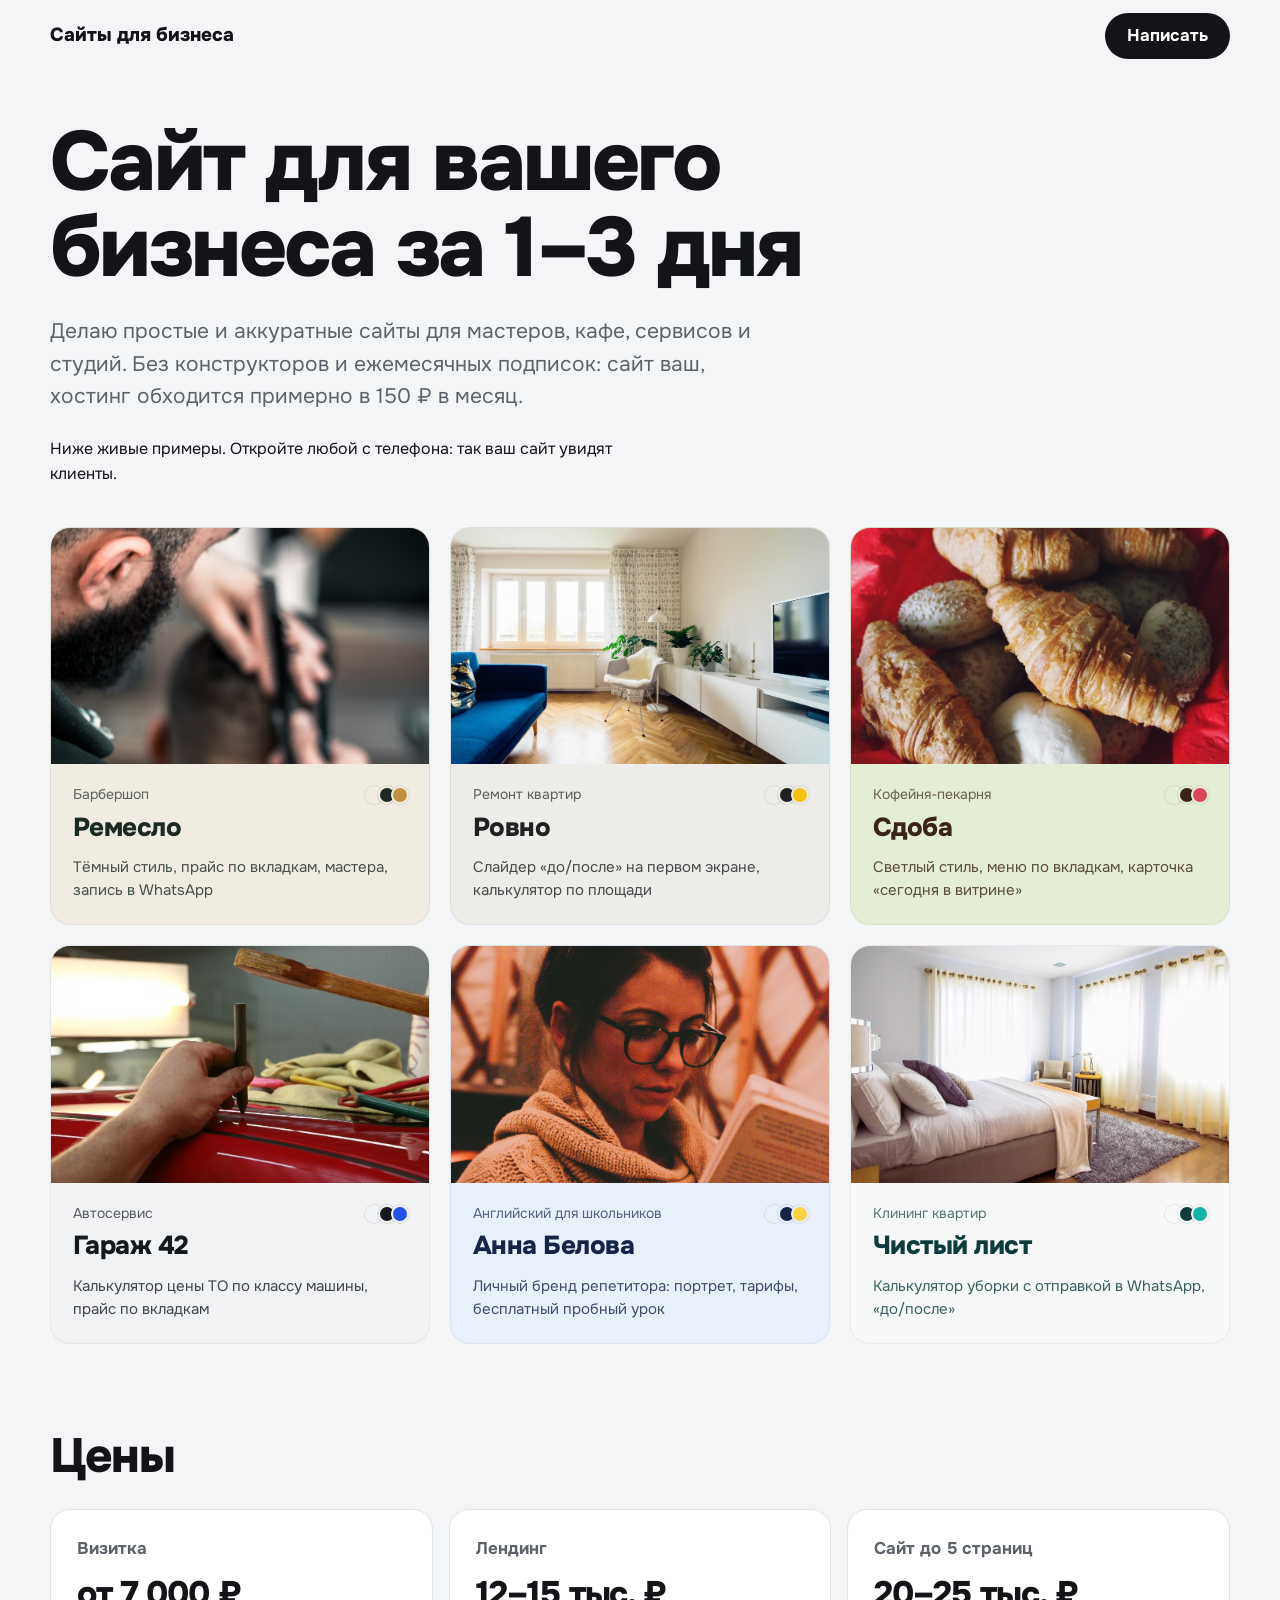
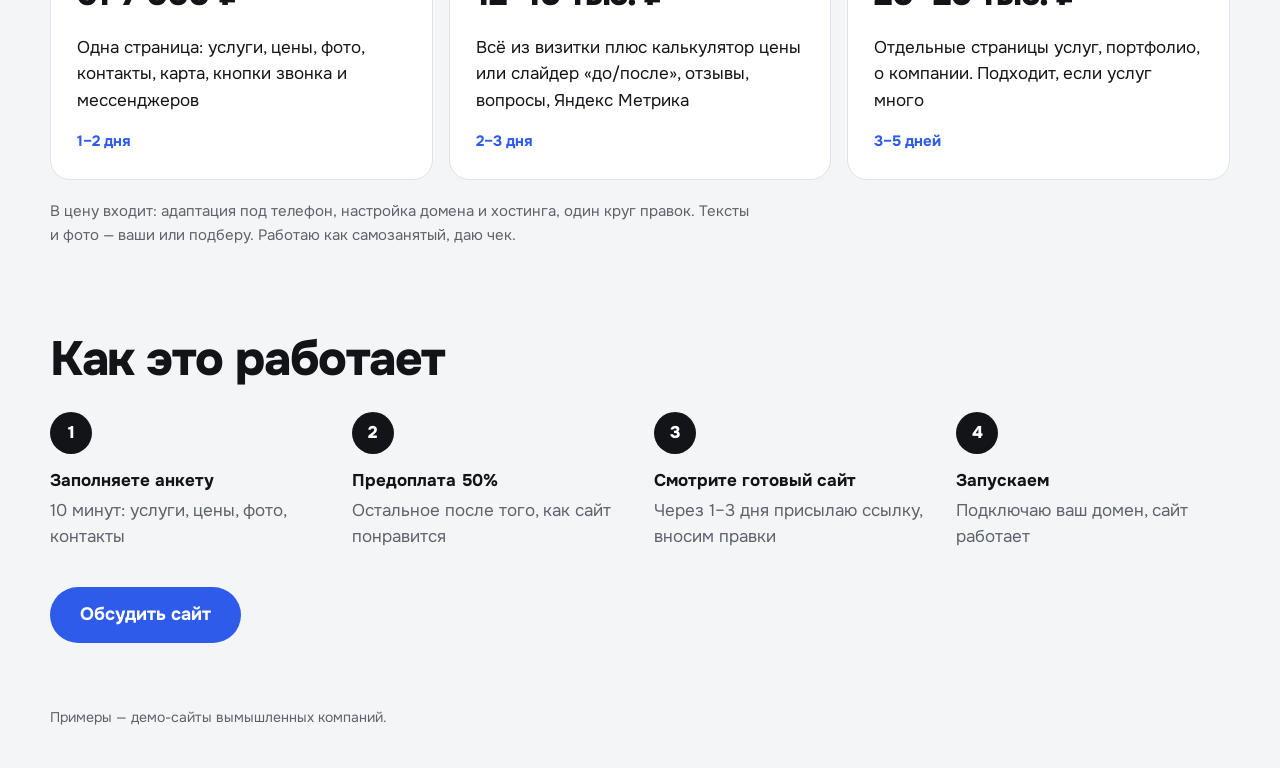
==== index.html @ f9895d40 "Демо-сайты и витрина Co-Authored-By: Claude Opus 5.5 <noreply@anthropic.com>" ====
<!doctype html>
<html lang="ru">
<head>
<meta charset="utf-8">
<meta name="viewport" content="width=device-width, initial-scale=1">
<title>Сайты для малого бизнеса — примеры и цены</title>
<meta name="description" content="Сайт для вашего бизнеса за 1–3 дня: услуги, цены, фото, карта и кнопки WhatsApp. Шесть живых примеров и цены.">
<link rel="preconnect" href="https://fonts.googleapis.com">
<link rel="preconnect" href="https://fonts.gstatic.com" crossorigin>
<link rel="stylesheet" href="https://fonts.googleapis.com/css2?family=Onest:wght@400;500;700;800&display=swap">
<link rel="stylesheet" href="hub.css">
</head>
<body>
<header class="wrap top">
  <p class="brand">Сайты для бизнеса</p>
  <a class="btn" href="https://t.me/imya_Vadim_zanyato" target="_blank" rel="noopener">Написать</a>
</header>
<main>
  <section class="wrap intro">
    <h1>Сайт для вашего бизнеса за&nbsp;1–3&nbsp;дня</h1>
    <p>Делаю простые и аккуратные сайты для мастеров, кафе, сервисов и студий. Без конструкторов и ежемесячных подписок: сайт ваш, хостинг обходится примерно в&nbsp;150&nbsp;₽ в&nbsp;месяц.</p>
    <p class="hint">Ниже живые примеры. Откройте любой с&nbsp;телефона: так ваш сайт увидят клиенты.</p>
  </section>
  <section class="wrap demos">
<a class="demo" href="barber/" style="--a:#C0913F;--ai:#1B2A25;--b:#F1ECE2;--i:#1B2A25">
  <div class="demo__img"><img src="barber/img/O6KYUCUFY4.jpg" alt="" loading="lazy" width="960" height="640"></div>
  <div class="demo__body"><p class="demo__kind">Барбершоп</p><p class="demo__name">Ремесло</p><p class="demo__what">Тёмный стиль, прайс по вкладкам, мастера, запись в WhatsApp</p>
  <span class="demo__dots"><i style="background:#F1ECE2"></i><i style="background:#1B2A25"></i><i style="background:#C0913F"></i></span></div>
</a>
<a class="demo" href="remont/" style="--a:#F4C20D;--ai:#1F2123;--b:#EDECE8;--i:#1F2123">
  <div class="demo__img"><img src="remont/img/6SMA09U7Y8.jpg" alt="" loading="lazy" width="960" height="640"></div>
  <div class="demo__body"><p class="demo__kind">Ремонт квартир</p><p class="demo__name">Ровно</p><p class="demo__what">Слайдер «до/после» на первом экране, калькулятор по площади</p>
  <span class="demo__dots"><i style="background:#EDECE8"></i><i style="background:#1F2123"></i><i style="background:#F4C20D"></i></span></div>
</a>
<a class="demo" href="cafe/" style="--a:#D9465B;--ai:#FFF6F2;--b:#E4EDD6;--i:#3A2318">
  <div class="demo__img"><img src="cafe/img/3D35639910.jpg" alt="" loading="lazy" width="960" height="640"></div>
  <div class="demo__body"><p class="demo__kind">Кофейня-пекарня</p><p class="demo__name">Сдоба</p><p class="demo__what">Светлый стиль, меню по вкладкам, карточка «сегодня в витрине»</p>
  <span class="demo__dots"><i style="background:#E4EDD6"></i><i style="background:#3A2318"></i><i style="background:#D9465B"></i></span></div>
</a>
<a class="demo" href="auto/" style="--a:#2350E6;--ai:#FFFFFF;--b:#F1F2F4;--i:#15181D">
  <div class="demo__img"><img src="auto/img/D3AFE4D6F8.jpg" alt="" loading="lazy" width="960" height="640"></div>
  <div class="demo__body"><p class="demo__kind">Автосервис</p><p class="demo__name">Гараж 42</p><p class="demo__what">Калькулятор цены ТО по классу машины, прайс по вкладкам</p>
  <span class="demo__dots"><i style="background:#F1F2F4"></i><i style="background:#15181D"></i><i style="background:#2350E6"></i></span></div>
</a>
<a class="demo" href="tutor/" style="--a:#FFD23F;--ai:#16244A;--b:#E8F0FC;--i:#16244A">
  <div class="demo__img"><img src="tutor/img/QQ8PXA4DPH.jpg" alt="" loading="lazy" width="960" height="640"></div>
  <div class="demo__body"><p class="demo__kind">Английский для школьников</p><p class="demo__name">Анна Белова</p><p class="demo__what">Личный бренд репетитора: портрет, тарифы, бесплатный пробный урок</p>
  <span class="demo__dots"><i style="background:#E8F0FC"></i><i style="background:#16244A"></i><i style="background:#FFD23F"></i></span></div>
</a>
<a class="demo" href="clean/" style="--a:#13B3A3;--ai:#FFFFFF;--b:#F7F8F8;--i:#0E3B3B">
  <div class="demo__img"><img src="clean/img/XWI13131WH.jpg" alt="" loading="lazy" width="960" height="640"></div>
  <div class="demo__body"><p class="demo__kind">Клининг квартир</p><p class="demo__name">Чистый лист</p><p class="demo__what">Калькулятор уборки с отправкой в WhatsApp, «до/после»</p>
  <span class="demo__dots"><i style="background:#F7F8F8"></i><i style="background:#0E3B3B"></i><i style="background:#13B3A3"></i></span></div>
</a>
  </section>
  <section class="wrap">
    <h2>Цены</h2>
    <ul class="plans"><li class="plan"><p class="plan__name">Визитка</p><p class="plan__price">от 7 000 ₽</p><p class="plan__what">Одна страница: услуги, цены, фото, контакты, карта, кнопки звонка и мессенджеров</p><p class="plan__time">1–2 дня</p></li><li class="plan"><p class="plan__name">Лендинг</p><p class="plan__price">12–15 тыс. ₽</p><p class="plan__what">Всё из визитки плюс калькулятор цены или слайдер «до/после», отзывы, вопросы, Яндекс Метрика</p><p class="plan__time">2–3 дня</p></li><li class="plan"><p class="plan__name">Сайт до 5 страниц</p><p class="plan__price">20–25 тыс. ₽</p><p class="plan__what">Отдельные страницы услуг, портфолио, о компании. Подходит, если услуг много</p><p class="plan__time">3–5 дней</p></li></ul>
    <p class="small">В цену входит: адаптация под телефон, настройка домена и хостинга, один круг правок. Тексты и фото — ваши или подберу. Работаю как самозанятый, даю чек.</p>
  </section>
  <section class="wrap how">
    <h2>Как это работает</h2>
    <ol>
      <li><b>Заполняете анкету</b><span>10 минут: услуги, цены, фото, контакты</span></li>
      <li><b>Предоплата 50%</b><span>Остальное после того, как сайт понравится</span></li>
      <li><b>Смотрите готовый сайт</b><span>Через 1–3 дня присылаю ссылку, вносим правки</span></li>
      <li><b>Запускаем</b><span>Подключаю ваш домен, сайт работает</span></li>
    </ol>
    <a class="btn btn--big" href="https://t.me/imya_Vadim_zanyato" target="_blank" rel="noopener">Обсудить сайт</a>
  </section>
</main>
<footer class="wrap foot">Примеры — демо-сайты вымышленных компаний.</footer>
</body>
</html>
---- hub.css ----
:root { --bg: #f4f5f7; --ink: #121417; --muted: #5d636b; --line: #dfe2e6; --card: #fff; --accent: #2f5bea; }
*, *::before, *::after { box-sizing: border-box; }
body { margin: 0; background: var(--bg); color: var(--ink); font: 400 17px/1.55 "Onest", system-ui, sans-serif; -webkit-font-smoothing: antialiased; }
.wrap { width: min(1180px, 100% - 32px); margin-inline: auto; }
h1, h2 { font-weight: 800; letter-spacing: -0.03em; line-height: 1.02; margin: 0; text-wrap: balance; }
h1 { font-size: clamp(40px, 7vw, 84px); max-width: 14ch; }
h2 { font-size: clamp(30px, 4vw, 48px); margin: 88px 0 28px; }
.top { display: flex; justify-content: space-between; align-items: center; height: 72px; }
.brand { font-weight: 800; font-size: 19px; margin: 0; }
.btn { display: inline-flex; align-items: center; min-height: 46px; padding: 0 22px; border-radius: 999px; background: var(--ink); color: #fff; text-decoration: none; font-weight: 700; transition: transform .15s, box-shadow .15s; }
.btn:hover { transform: translateY(-2px); box-shadow: 0 10px 24px -12px rgb(0 0 0 / .5); }
.btn:active { transform: scale(.97); }
.btn--big { min-height: 56px; padding: 0 30px; font-size: 18px; margin-top: 36px; background: var(--accent); }
.intro { padding: 48px 0 40px; }
.intro p { font-size: clamp(18px, 1.8vw, 21px); max-width: 52ch; color: var(--muted); margin: 24px 0 0; }
.intro .hint { font-size: 16px; color: var(--ink); }
.demos { display: grid; grid-template-columns: repeat(auto-fill, minmax(330px, 1fr)); gap: 20px; }
.demo { display: flex; flex-direction: column; background: var(--b); color: var(--i); border-radius: 20px; overflow: hidden; text-decoration: none; border: 1px solid rgb(0 0 0 / .06);
  transition: transform .25s cubic-bezier(.2, .8, .2, 1), box-shadow .25s; }
.demo:hover { transform: translateY(-4px); box-shadow: 0 24px 50px -28px rgb(0 0 0 / .45); }
.demo:active { transform: scale(.985); }
.demo__img img { width: 100%; height: auto; aspect-ratio: 16 / 10; object-fit: cover; display: block; transition: transform .6s cubic-bezier(.2, .8, .2, 1); }
.demo:hover .demo__img img { transform: scale(1.04); }
.demo__img { overflow: hidden; }
.demo__body { padding: 20px 22px 22px; position: relative; flex: 1; }
.demo__kind { margin: 0; font-size: 14px; opacity: .7; }
.demo__name { margin: 2px 0 8px; font-size: 26px; font-weight: 800; letter-spacing: -0.02em; }
.demo__what { margin: 0; font-size: 15px; opacity: .8; max-width: 34ch; }
.demo__dots { position: absolute; right: 20px; top: 22px; display: flex; }
.demo__dots i { width: 18px; height: 18px; border-radius: 50%; margin-left: -5px; border: 2px solid var(--b); box-shadow: 0 0 0 1px rgb(0 0 0 / .08); }
.plans { list-style: none; padding: 0; margin: 0; display: grid; grid-template-columns: repeat(auto-fit, minmax(260px, 1fr)); gap: 16px; }
.plan { background: var(--card); border-radius: 20px; padding: 26px; border: 1px solid var(--line); display: flex; flex-direction: column; }
.plan__name { margin: 0; font-weight: 700; color: var(--muted); }
.plan__price { margin: 6px 0 14px; font-size: 34px; font-weight: 800; letter-spacing: -0.03em; }
.plan__what { margin: 0 0 16px; flex: 1; }
.plan__time { margin: 0; font-size: 15px; font-weight: 700; color: var(--accent); }
.small { color: var(--muted); font-size: 15px; max-width: 70ch; margin-top: 20px; }
.how ol { list-style: none; counter-reset: s; padding: 0; margin: 0; display: grid; grid-template-columns: repeat(auto-fit, minmax(220px, 1fr)); gap: 28px; }
.how li { counter-increment: s; display: flex; flex-direction: column; gap: 4px; }
.how li::before { content: counter(s); width: 42px; height: 42px; border-radius: 50%; display: grid; place-items: center; background: var(--ink); color: #fff; font-weight: 800; margin-bottom: 10px; }
.how span { color: var(--muted); }
.foot { padding: 64px 0 40px; color: var(--muted); font-size: 14px; }
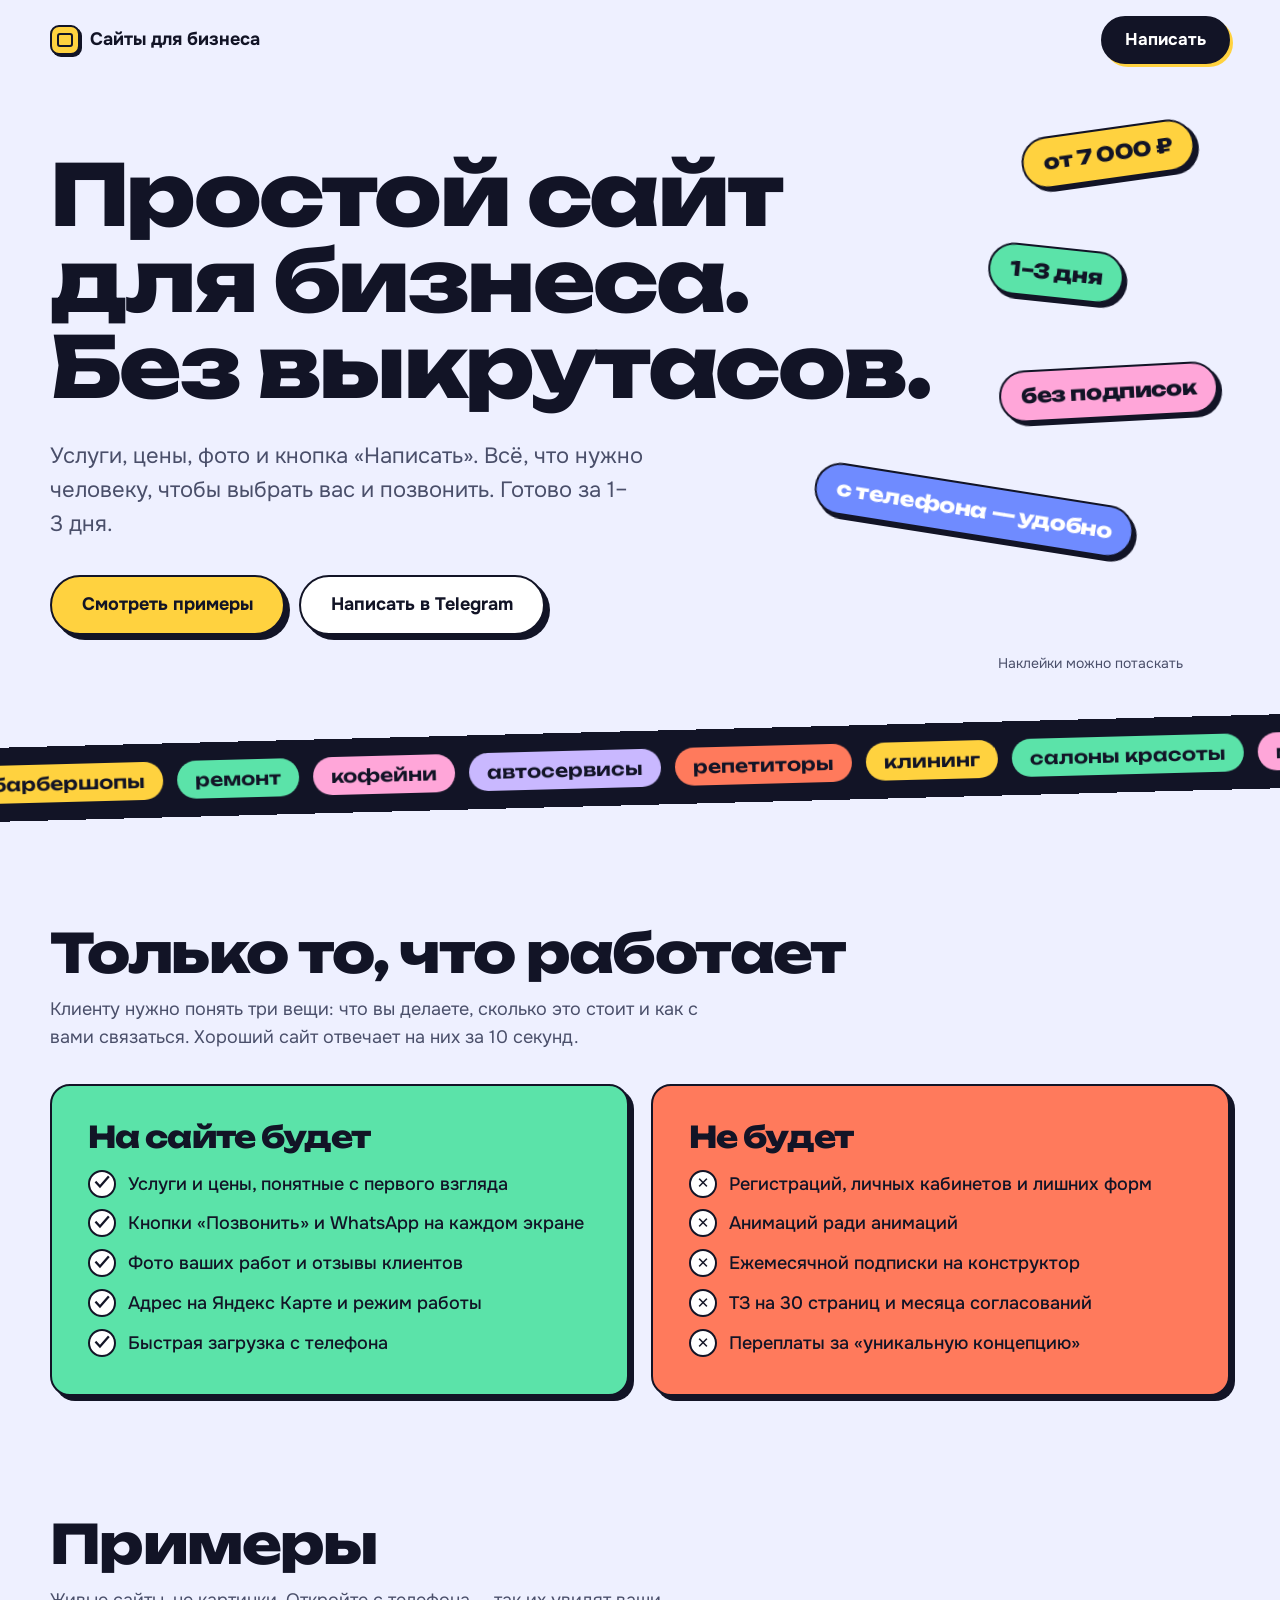
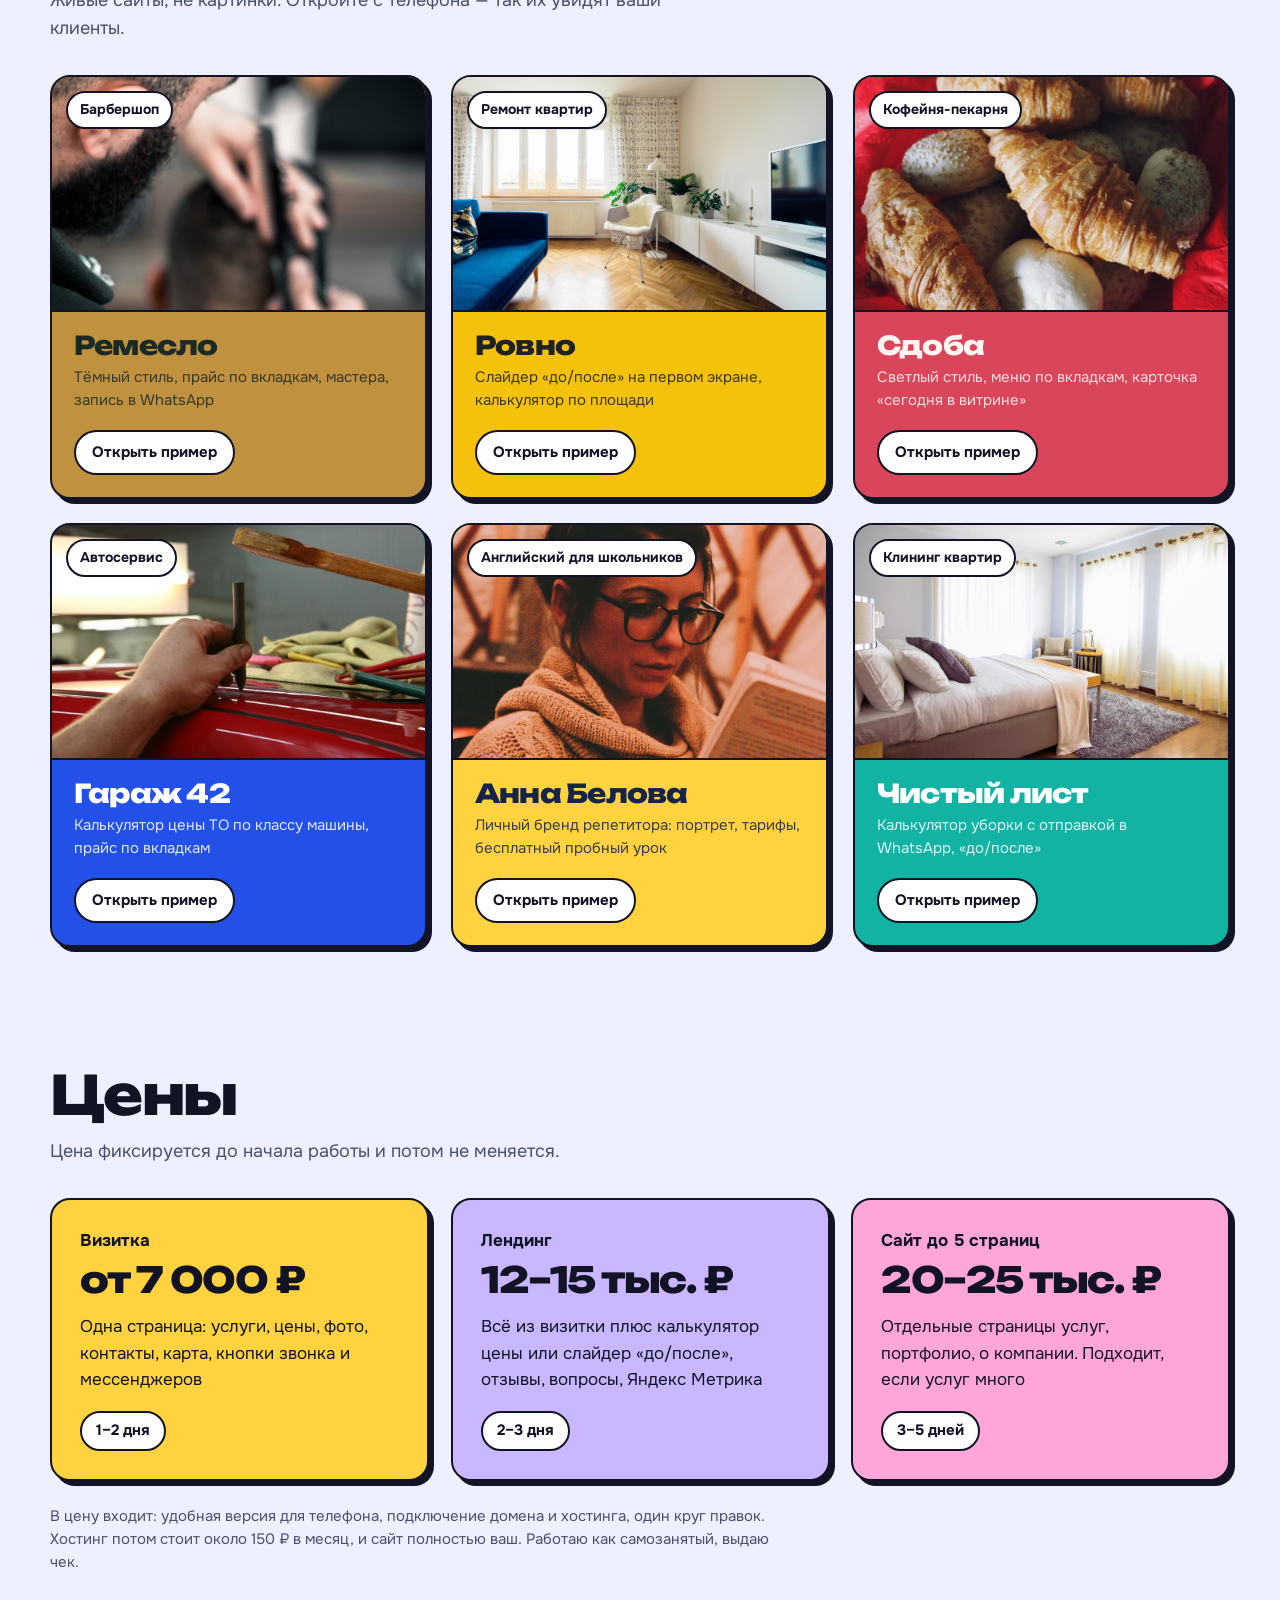
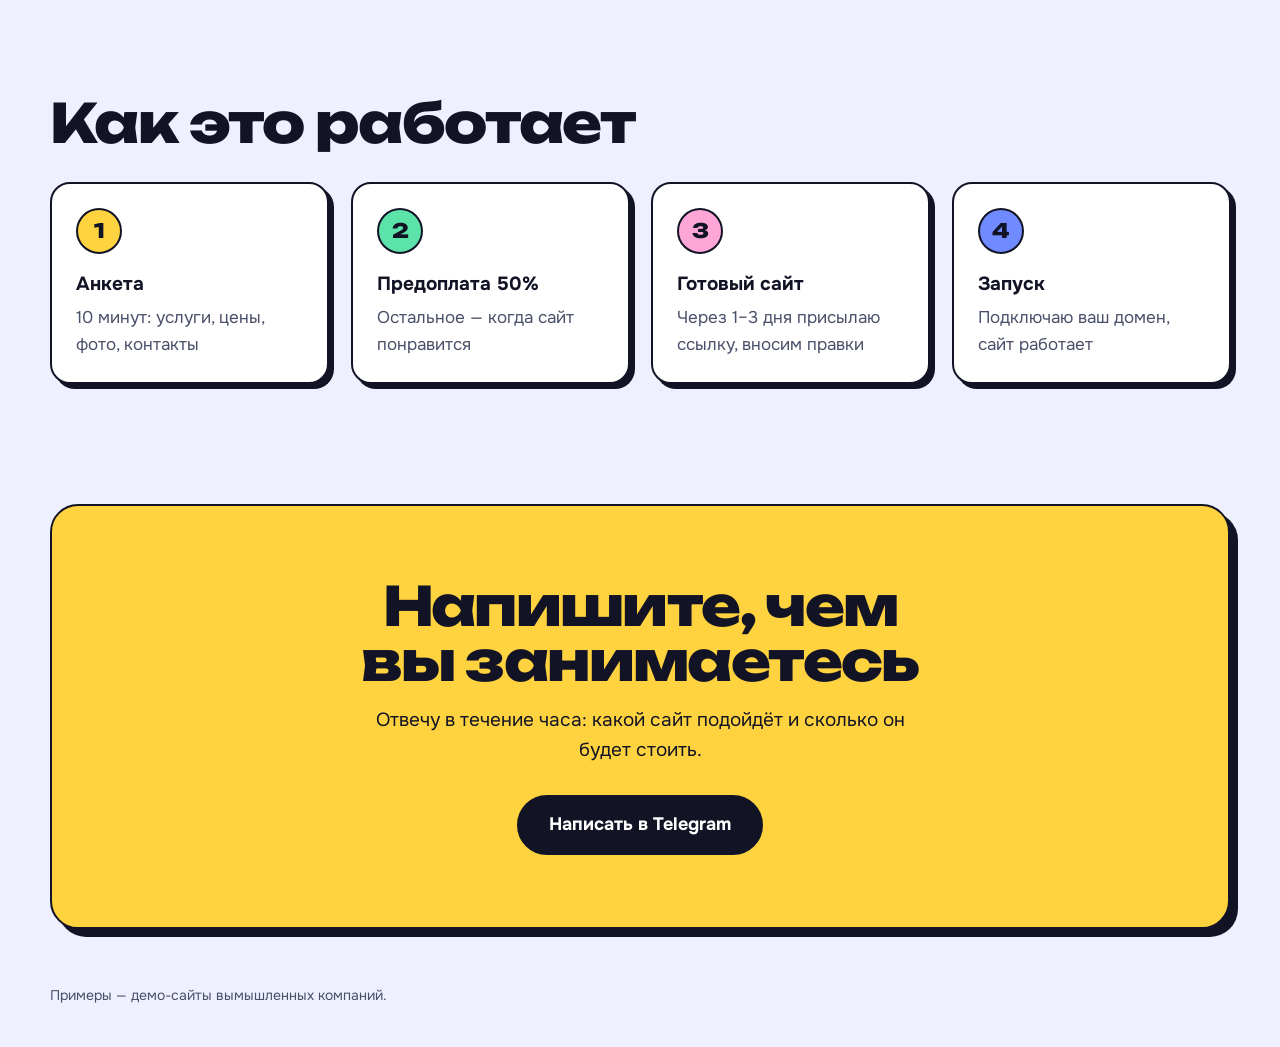
==== commit ee9d278d: "Витрина: больше цвета и тактильности, акцент на простоте Co-Authored-By: Claude Opus 5.5 <noreply@an" ====
--- a/index.html
+++ b/index.html
@@ -3,72 +3,128 @@
 <head>
 <meta charset="utf-8">
 <meta name="viewport" content="width=device-width, initial-scale=1">
-<title>Сайты для малого бизнеса — примеры и цены</title>
-<meta name="description" content="Сайт для вашего бизнеса за 1–3 дня: услуги, цены, фото, карта и кнопки WhatsApp. Шесть живых примеров и цены.">
+<title>Простой сайт для бизнеса — без выкрутасов, от 7 000 ₽</title>
+<meta name="description" content="Сайт для бизнеса за 1–3 дня: услуги, цены, фото, карта и кнопка WhatsApp. Без лишнего. Шесть живых примеров и цены.">
+<meta name="theme-color" content="#EEF0FF">
+<link rel="icon" href="data:image/svg+xml,%3Csvg xmlns='http://www.w3.org/2000/svg' viewBox='0 0 64 64'%3E%3Crect width='64' height='64' rx='16' fill='%23FFD23F'/%3E%3Crect x='14' y='18' width='36' height='28' rx='5' fill='none' stroke='%23121426' stroke-width='5'/%3E%3C/svg%3E">
 <link rel="preconnect" href="https://fonts.googleapis.com">
 <link rel="preconnect" href="https://fonts.gstatic.com" crossorigin>
-<link rel="stylesheet" href="https://fonts.googleapis.com/css2?family=Onest:wght@400;500;700;800&display=swap">
+<link rel="stylesheet" href="https://fonts.googleapis.com/css2?family=Unbounded:wght@600;800&family=Onest:wght@400;500;700&display=swap">
 <link rel="stylesheet" href="hub.css">
 </head>
 <body>
 <header class="wrap top">
-  <p class="brand">Сайты для бизнеса</p>
-  <a class="btn" href="https://t.me/imya_Vadim_zanyato" target="_blank" rel="noopener">Написать</a>
+  <p class="brand"><span class="brand__mark" aria-hidden="true"></span>Сайты для бизнеса</p>
+  <a class="btn btn--ink press" href="https://t.me/imya_Vadim_zanyato" target="_blank" rel="noopener">Написать</a>
 </header>
+
 <main>
-  <section class="wrap intro">
-    <h1>Сайт для вашего бизнеса за&nbsp;1–3&nbsp;дня</h1>
-    <p>Делаю простые и аккуратные сайты для мастеров, кафе, сервисов и студий. Без конструкторов и ежемесячных подписок: сайт ваш, хостинг обходится примерно в&nbsp;150&nbsp;₽ в&nbsp;месяц.</p>
-    <p class="hint">Ниже живые примеры. Откройте любой с&nbsp;телефона: так ваш сайт увидят клиенты.</p>
+  <section class="wrap hero">
+    <h1>Простой сайт для&nbsp;бизнеса. Без&nbsp;выкрутасов.</h1>
+    <p class="hero__lead">Услуги, цены, фото и кнопка «Написать». Всё, что нужно человеку, чтобы выбрать вас и&nbsp;позвонить. Готово за&nbsp;1–3&nbsp;дня.</p>
+    <div class="hero__cta">
+      <a class="btn btn--yellow btn--big press" href="#demos">Смотреть примеры</a>
+      <a class="btn btn--white btn--big press" href="https://t.me/imya_Vadim_zanyato" target="_blank" rel="noopener">Написать в Telegram</a>
+    </div>
+    <div class="stickers" aria-hidden="true">
+      <span class="sticker sticker--yellow" style="--r:-8deg">от 7&nbsp;000&nbsp;₽</span>
+      <span class="sticker sticker--mint" style="--r:6deg">1–3 дня</span>
+      <span class="sticker sticker--pink" style="--r:-3deg">без подписок</span>
+      <span class="sticker sticker--blue" style="--r:9deg">с телефона — удобно</span>
+    </div>
+    <p class="hero__hint">Наклейки можно потаскать</p>
   </section>
-  <section class="wrap demos">
-<a class="demo" href="barber/" style="--a:#C0913F;--ai:#1B2A25;--b:#F1ECE2;--i:#1B2A25">
-  <div class="demo__img"><img src="barber/img/O6KYUCUFY4.jpg" alt="" loading="lazy" width="960" height="640"></div>
-  <div class="demo__body"><p class="demo__kind">Барбершоп</p><p class="demo__name">Ремесло</p><p class="demo__what">Тёмный стиль, прайс по вкладкам, мастера, запись в WhatsApp</p>
-  <span class="demo__dots"><i style="background:#F1ECE2"></i><i style="background:#1B2A25"></i><i style="background:#C0913F"></i></span></div>
+
+  <div class="ticker" aria-hidden="true"><div class="ticker__row">
+    <span>барбершопы</span><span>ремонт</span><span>кофейни</span><span>автосервисы</span><span>репетиторы</span><span>клининг</span><span>салоны красоты</span><span>мастера на дому</span><span>фитнес</span><span>фотографы</span>
+    <span>барбершопы</span><span>ремонт</span><span>кофейни</span><span>автосервисы</span><span>репетиторы</span><span>клининг</span><span>салоны красоты</span><span>мастера на дому</span><span>фитнес</span><span>фотографы</span>
+  </div></div>
+
+  <section class="wrap simple">
+    <h2>Только то, что работает</h2>
+    <p class="sub">Клиенту нужно понять три вещи: что вы делаете, сколько это стоит и как с вами связаться. Хороший сайт отвечает на них за 10 секунд.</p>
+    <div class="simple__grid">
+      <div class="box box--mint press">
+        <h3>На сайте будет</h3>
+        <ul class="list list--yes">
+          <li>Услуги и цены, понятные с первого взгляда</li>
+          <li>Кнопки «Позвонить» и WhatsApp на каждом экране</li>
+          <li>Фото ваших работ и отзывы клиентов</li>
+          <li>Адрес на Яндекс Карте и режим работы</li>
+          <li>Быстрая загрузка с телефона</li>
+        </ul>
+      </div>
+      <div class="box box--coral press">
+        <h3>Не будет</h3>
+        <ul class="list list--no">
+          <li>Регистраций, личных кабинетов и лишних форм</li>
+          <li>Анимаций ради анимаций</li>
+          <li>Ежемесячной подписки на конструктор</li>
+          <li>ТЗ на 30 страниц и месяца согласований</li>
+          <li>Переплаты за «уникальную концепцию»</li>
+        </ul>
+      </div>
+    </div>
+  </section>
+
+  <section class="wrap" id="demos">
+    <h2>Примеры</h2>
+    <p class="sub">Живые сайты, не картинки. Откройте с телефона — так их увидят ваши клиенты.</p>
+    <div class="demos">
+<a class="demo press" href="barber/" style="--c:#C0913F;--ci:#1B2A25" data-tilt>
+  <div class="demo__img"><img src="barber/img/O6KYUCUFY4.jpg" alt="" loading="lazy" width="960" height="640"><span class="demo__kind">Барбершоп</span></div>
+  <div class="demo__body"><p class="demo__name">Ремесло</p><p class="demo__what">Тёмный стиль, прайс по вкладкам, мастера, запись в WhatsApp</p><span class="demo__open">Открыть пример</span></div>
 </a>
-<a class="demo" href="remont/" style="--a:#F4C20D;--ai:#1F2123;--b:#EDECE8;--i:#1F2123">
-  <div class="demo__img"><img src="remont/img/6SMA09U7Y8.jpg" alt="" loading="lazy" width="960" height="640"></div>
-  <div class="demo__body"><p class="demo__kind">Ремонт квартир</p><p class="demo__name">Ровно</p><p class="demo__what">Слайдер «до/после» на первом экране, калькулятор по площади</p>
-  <span class="demo__dots"><i style="background:#EDECE8"></i><i style="background:#1F2123"></i><i style="background:#F4C20D"></i></span></div>
+<a class="demo press" href="remont/" style="--c:#F4C20D;--ci:#1F2123" data-tilt>
+  <div class="demo__img"><img src="remont/img/6SMA09U7Y8.jpg" alt="" loading="lazy" width="960" height="640"><span class="demo__kind">Ремонт квартир</span></div>
+  <div class="demo__body"><p class="demo__name">Ровно</p><p class="demo__what">Слайдер «до/после» на первом экране, калькулятор по площади</p><span class="demo__open">Открыть пример</span></div>
 </a>
-<a class="demo" href="cafe/" style="--a:#D9465B;--ai:#FFF6F2;--b:#E4EDD6;--i:#3A2318">
-  <div class="demo__img"><img src="cafe/img/3D35639910.jpg" alt="" loading="lazy" width="960" height="640"></div>
-  <div class="demo__body"><p class="demo__kind">Кофейня-пекарня</p><p class="demo__name">Сдоба</p><p class="demo__what">Светлый стиль, меню по вкладкам, карточка «сегодня в витрине»</p>
-  <span class="demo__dots"><i style="background:#E4EDD6"></i><i style="background:#3A2318"></i><i style="background:#D9465B"></i></span></div>
+<a class="demo press" href="cafe/" style="--c:#D9465B;--ci:#FFF6F2" data-tilt>
+  <div class="demo__img"><img src="cafe/img/3D35639910.jpg" alt="" loading="lazy" width="960" height="640"><span class="demo__kind">Кофейня-пекарня</span></div>
+  <div class="demo__body"><p class="demo__name">Сдоба</p><p class="demo__what">Светлый стиль, меню по вкладкам, карточка «сегодня в витрине»</p><span class="demo__open">Открыть пример</span></div>
 </a>
-<a class="demo" href="auto/" style="--a:#2350E6;--ai:#FFFFFF;--b:#F1F2F4;--i:#15181D">
-  <div class="demo__img"><img src="auto/img/D3AFE4D6F8.jpg" alt="" loading="lazy" width="960" height="640"></div>
-  <div class="demo__body"><p class="demo__kind">Автосервис</p><p class="demo__name">Гараж 42</p><p class="demo__what">Калькулятор цены ТО по классу машины, прайс по вкладкам</p>
-  <span class="demo__dots"><i style="background:#F1F2F4"></i><i style="background:#15181D"></i><i style="background:#2350E6"></i></span></div>
+<a class="demo press" href="auto/" style="--c:#2350E6;--ci:#FFFFFF" data-tilt>
+  <div class="demo__img"><img src="auto/img/D3AFE4D6F8.jpg" alt="" loading="lazy" width="960" height="640"><span class="demo__kind">Автосервис</span></div>
+  <div class="demo__body"><p class="demo__name">Гараж 42</p><p class="demo__what">Калькулятор цены ТО по классу машины, прайс по вкладкам</p><span class="demo__open">Открыть пример</span></div>
 </a>
-<a class="demo" href="tutor/" style="--a:#FFD23F;--ai:#16244A;--b:#E8F0FC;--i:#16244A">
-  <div class="demo__img"><img src="tutor/img/QQ8PXA4DPH.jpg" alt="" loading="lazy" width="960" height="640"></div>
-  <div class="demo__body"><p class="demo__kind">Английский для школьников</p><p class="demo__name">Анна Белова</p><p class="demo__what">Личный бренд репетитора: портрет, тарифы, бесплатный пробный урок</p>
-  <span class="demo__dots"><i style="background:#E8F0FC"></i><i style="background:#16244A"></i><i style="background:#FFD23F"></i></span></div>
+<a class="demo press" href="tutor/" style="--c:#FFD23F;--ci:#16244A" data-tilt>
+  <div class="demo__img"><img src="tutor/img/QQ8PXA4DPH.jpg" alt="" loading="lazy" width="960" height="640"><span class="demo__kind">Английский для школьников</span></div>
+  <div class="demo__body"><p class="demo__name">Анна Белова</p><p class="demo__what">Личный бренд репетитора: портрет, тарифы, бесплатный пробный урок</p><span class="demo__open">Открыть пример</span></div>
 </a>
-<a class="demo" href="clean/" style="--a:#13B3A3;--ai:#FFFFFF;--b:#F7F8F8;--i:#0E3B3B">
-  <div class="demo__img"><img src="clean/img/XWI13131WH.jpg" alt="" loading="lazy" width="960" height="640"></div>
-  <div class="demo__body"><p class="demo__kind">Клининг квартир</p><p class="demo__name">Чистый лист</p><p class="demo__what">Калькулятор уборки с отправкой в WhatsApp, «до/после»</p>
-  <span class="demo__dots"><i style="background:#F7F8F8"></i><i style="background:#0E3B3B"></i><i style="background:#13B3A3"></i></span></div>
+<a class="demo press" href="clean/" style="--c:#13B3A3;--ci:#FFFFFF" data-tilt>
+  <div class="demo__img"><img src="clean/img/XWI13131WH.jpg" alt="" loading="lazy" width="960" height="640"><span class="demo__kind">Клининг квартир</span></div>
+  <div class="demo__body"><p class="demo__name">Чистый лист</p><p class="demo__what">Калькулятор уборки с отправкой в WhatsApp, «до/после»</p><span class="demo__open">Открыть пример</span></div>
 </a>
+    </div>
   </section>
+
   <section class="wrap">
     <h2>Цены</h2>
-    <ul class="plans"><li class="plan"><p class="plan__name">Визитка</p><p class="plan__price">от 7 000 ₽</p><p class="plan__what">Одна страница: услуги, цены, фото, контакты, карта, кнопки звонка и мессенджеров</p><p class="plan__time">1–2 дня</p></li><li class="plan"><p class="plan__name">Лендинг</p><p class="plan__price">12–15 тыс. ₽</p><p class="plan__what">Всё из визитки плюс калькулятор цены или слайдер «до/после», отзывы, вопросы, Яндекс Метрика</p><p class="plan__time">2–3 дня</p></li><li class="plan"><p class="plan__name">Сайт до 5 страниц</p><p class="plan__price">20–25 тыс. ₽</p><p class="plan__what">Отдельные страницы услуг, портфолио, о компании. Подходит, если услуг много</p><p class="plan__time">3–5 дней</p></li></ul>
-    <p class="small">В цену входит: адаптация под телефон, настройка домена и хостинга, один круг правок. Тексты и фото — ваши или подберу. Работаю как самозанятый, даю чек.</p>
+    <p class="sub">Цена фиксируется до начала работы и потом не меняется.</p>
+    <ul class="plans"><li class="plan press" data-tilt><p class="plan__name">Визитка</p><p class="plan__price">от 7 000 ₽</p><p class="plan__what">Одна страница: услуги, цены, фото, контакты, карта, кнопки звонка и мессенджеров</p><p class="plan__time">1–2 дня</p></li><li class="plan press" data-tilt><p class="plan__name">Лендинг</p><p class="plan__price">12–15 тыс. ₽</p><p class="plan__what">Всё из визитки плюс калькулятор цены или слайдер «до/после», отзывы, вопросы, Яндекс Метрика</p><p class="plan__time">2–3 дня</p></li><li class="plan press" data-tilt><p class="plan__name">Сайт до 5 страниц</p><p class="plan__price">20–25 тыс. ₽</p><p class="plan__what">Отдельные страницы услуг, портфолио, о компании. Подходит, если услуг много</p><p class="plan__time">3–5 дней</p></li></ul>
+    <p class="small">В цену входит: удобная версия для телефона, подключение домена и хостинга, один круг правок. Хостинг потом стоит около 150&nbsp;₽ в&nbsp;месяц, и сайт полностью ваш. Работаю как самозанятый, выдаю чек.</p>
   </section>
+
   <section class="wrap how">
     <h2>Как это работает</h2>
     <ol>
-      <li><b>Заполняете анкету</b><span>10 минут: услуги, цены, фото, контакты</span></li>
-      <li><b>Предоплата 50%</b><span>Остальное после того, как сайт понравится</span></li>
-      <li><b>Смотрите готовый сайт</b><span>Через 1–3 дня присылаю ссылку, вносим правки</span></li>
-      <li><b>Запускаем</b><span>Подключаю ваш домен, сайт работает</span></li>
+      <li class="press"><b>Анкета</b><span>10 минут: услуги, цены, фото, контакты</span></li>
+      <li class="press"><b>Предоплата 50%</b><span>Остальное — когда сайт понравится</span></li>
+      <li class="press"><b>Готовый сайт</b><span>Через 1–3 дня присылаю ссылку, вносим правки</span></li>
+      <li class="press"><b>Запуск</b><span>Подключаю ваш домен, сайт работает</span></li>
     </ol>
-    <a class="btn btn--big" href="https://t.me/imya_Vadim_zanyato" target="_blank" rel="noopener">Обсудить сайт</a>
+  </section>
+
+  <section class="wrap">
+    <div class="final press">
+      <h2>Напишите, чем вы занимаетесь</h2>
+      <p>Отвечу в течение часа: какой сайт подойдёт и сколько он будет стоить.</p>
+      <a class="btn btn--ink btn--big press" href="https://t.me/imya_Vadim_zanyato" target="_blank" rel="noopener">Написать в Telegram</a>
+    </div>
   </section>
 </main>
+
 <footer class="wrap foot">Примеры — демо-сайты вымышленных компаний.</footer>
+<script src="hub.js" defer></script>
 </body>
 </html>
--- a/hub.css
+++ b/hub.css
@@ -1,42 +1,117 @@
-:root { --bg: #f4f5f7; --ink: #121417; --muted: #5d636b; --line: #dfe2e6; --card: #fff; --accent: #2f5bea; }
+:root {
+  --bg: #EEF0FF; --ink: #121426; --muted: #4A4F6A; --white: #fff;
+  --yellow: #FFD23F; --mint: #5BE3A9; --coral: #FF7A5C; --pink: #FFA6D9; --blue: #6F8BFF; --lilac: #C9B8FF;
+  --bw: 2.5px; --sh: 5px; --r: 20px; --ease: cubic-bezier(.3, 1.4, .5, 1);
+}
 *, *::before, *::after { box-sizing: border-box; }
-body { margin: 0; background: var(--bg); color: var(--ink); font: 400 17px/1.55 "Onest", system-ui, sans-serif; -webkit-font-smoothing: antialiased; }
+html { scroll-behavior: smooth; overflow-x: clip; }
+body { margin: 0; background: var(--bg); color: var(--ink); font: 400 17px/1.55 "Onest", system-ui, sans-serif; -webkit-font-smoothing: antialiased; overflow-x: clip; }
 .wrap { width: min(1180px, 100% - 32px); margin-inline: auto; }
-h1, h2 { font-weight: 800; letter-spacing: -0.03em; line-height: 1.02; margin: 0; text-wrap: balance; }
-h1 { font-size: clamp(40px, 7vw, 84px); max-width: 14ch; }
-h2 { font-size: clamp(30px, 4vw, 48px); margin: 88px 0 28px; }
-.top { display: flex; justify-content: space-between; align-items: center; height: 72px; }
-.brand { font-weight: 800; font-size: 19px; margin: 0; }
-.btn { display: inline-flex; align-items: center; min-height: 46px; padding: 0 22px; border-radius: 999px; background: var(--ink); color: #fff; text-decoration: none; font-weight: 700; transition: transform .15s, box-shadow .15s; }
-.btn:hover { transform: translateY(-2px); box-shadow: 0 10px 24px -12px rgb(0 0 0 / .5); }
-.btn:active { transform: scale(.97); }
-.btn--big { min-height: 56px; padding: 0 30px; font-size: 18px; margin-top: 36px; background: var(--accent); }
-.intro { padding: 48px 0 40px; }
-.intro p { font-size: clamp(18px, 1.8vw, 21px); max-width: 52ch; color: var(--muted); margin: 24px 0 0; }
-.intro .hint { font-size: 16px; color: var(--ink); }
-.demos { display: grid; grid-template-columns: repeat(auto-fill, minmax(330px, 1fr)); gap: 20px; }
-.demo { display: flex; flex-direction: column; background: var(--b); color: var(--i); border-radius: 20px; overflow: hidden; text-decoration: none; border: 1px solid rgb(0 0 0 / .06);
-  transition: transform .25s cubic-bezier(.2, .8, .2, 1), box-shadow .25s; }
-.demo:hover { transform: translateY(-4px); box-shadow: 0 24px 50px -28px rgb(0 0 0 / .45); }
-.demo:active { transform: scale(.985); }
-.demo__img img { width: 100%; height: auto; aspect-ratio: 16 / 10; object-fit: cover; display: block; transition: transform .6s cubic-bezier(.2, .8, .2, 1); }
-.demo:hover .demo__img img { transform: scale(1.04); }
-.demo__img { overflow: hidden; }
-.demo__body { padding: 20px 22px 22px; position: relative; flex: 1; }
-.demo__kind { margin: 0; font-size: 14px; opacity: .7; }
-.demo__name { margin: 2px 0 8px; font-size: 26px; font-weight: 800; letter-spacing: -0.02em; }
-.demo__what { margin: 0; font-size: 15px; opacity: .8; max-width: 34ch; }
-.demo__dots { position: absolute; right: 20px; top: 22px; display: flex; }
-.demo__dots i { width: 18px; height: 18px; border-radius: 50%; margin-left: -5px; border: 2px solid var(--b); box-shadow: 0 0 0 1px rgb(0 0 0 / .08); }
-.plans { list-style: none; padding: 0; margin: 0; display: grid; grid-template-columns: repeat(auto-fit, minmax(260px, 1fr)); gap: 16px; }
-.plan { background: var(--card); border-radius: 20px; padding: 26px; border: 1px solid var(--line); display: flex; flex-direction: column; }
-.plan__name { margin: 0; font-weight: 700; color: var(--muted); }
-.plan__price { margin: 6px 0 14px; font-size: 34px; font-weight: 800; letter-spacing: -0.03em; }
-.plan__what { margin: 0 0 16px; flex: 1; }
-.plan__time { margin: 0; font-size: 15px; font-weight: 700; color: var(--accent); }
-.small { color: var(--muted); font-size: 15px; max-width: 70ch; margin-top: 20px; }
-.how ol { list-style: none; counter-reset: s; padding: 0; margin: 0; display: grid; grid-template-columns: repeat(auto-fit, minmax(220px, 1fr)); gap: 28px; }
-.how li { counter-increment: s; display: flex; flex-direction: column; gap: 4px; }
-.how li::before { content: counter(s); width: 42px; height: 42px; border-radius: 50%; display: grid; place-items: center; background: var(--ink); color: #fff; font-weight: 800; margin-bottom: 10px; }
-.how span { color: var(--muted); }
-.foot { padding: 64px 0 40px; color: var(--muted); font-size: 14px; }
+h1, h2, h3 { font-family: "Unbounded", "Onest", sans-serif; font-weight: 800; letter-spacing: -0.03em; line-height: 1.02; margin: 0; text-wrap: balance; }
+h2 { font-size: clamp(30px, 4.4vw, 54px); margin-top: clamp(72px, 10vw, 120px); }
+.sub { color: var(--muted); max-width: 56ch; margin: 16px 0 32px; font-size: 18px; }
+:focus-visible { outline: 3px solid var(--blue); outline-offset: 3px; border-radius: 6px; }
+
+/* ---------- «нажимаемость»: толстая обводка, тень-подложка, пружинистое нажатие ---------- */
+.press { --x: 0px; --y: 0px; --s: var(--sh); --rx: 0deg; --ry: 0deg;
+  border: var(--bw) solid var(--ink); box-shadow: var(--s) var(--s) 0 var(--ink);
+  transform: perspective(900px) translate(var(--x), var(--y)) rotateX(var(--rx)) rotateY(var(--ry));
+  transition: transform .25s var(--ease), box-shadow .25s var(--ease); -webkit-tap-highlight-color: transparent; }
+@media (hover: hover) { .press:hover { --x: -2px; --y: -2px; --s: calc(var(--sh) + 3px); } }
+.press:active { --x: calc(var(--sh) - 1px); --y: calc(var(--sh) - 1px); --s: 1px; transition-duration: .07s; }
+
+.btn { display: inline-flex; align-items: center; justify-content: center; min-height: 48px; padding: 0 22px; border-radius: 999px; text-decoration: none; font-weight: 700; color: var(--ink); background: var(--white); --sh: 3px; }
+.btn--big { min-height: 60px; padding: 0 30px; font-size: 18px; --sh: 5px; }
+.btn--ink { background: var(--ink); color: #fff; box-shadow: var(--s) var(--s) 0 var(--yellow); }
+.btn--yellow { background: var(--yellow); }
+.btn--white { background: var(--white); }
+
+/* ---------- шапка ---------- */
+.top { display: flex; justify-content: space-between; align-items: center; height: 80px; }
+.brand { display: flex; align-items: center; gap: 10px; font-weight: 700; font-size: clamp(15px, 4vw, 18px); margin: 0; }
+.brand__mark { width: 30px; height: 30px; border-radius: 9px; background: var(--yellow); border: var(--bw) solid var(--ink); box-shadow: 2px 2px 0 var(--ink); position: relative; }
+.brand__mark::after { content: ""; position: absolute; inset: 6px 5px; border: 2.5px solid var(--ink); border-radius: 3px; }
+
+/* ---------- первый экран ---------- */
+.hero { position: relative; padding: clamp(32px, 6vw, 72px) 0 40px; }
+.hero h1 { font-size: clamp(29px, 6.6vw, 88px); max-width: 12ch; }
+.hero__lead { font-size: clamp(18px, 2vw, 22px); color: var(--muted); max-width: 40ch; margin: 28px 0 34px; }
+.hero__cta { display: flex; flex-wrap: wrap; gap: 14px; }
+.stickers { position: absolute; inset: 0; pointer-events: none; }
+.sticker { position: absolute; pointer-events: auto; cursor: grab; touch-action: none; user-select: none;
+  font: 800 clamp(15px, 1.6vw, 20px)/1 "Unbounded", sans-serif; letter-spacing: -0.02em; padding: 14px 20px; border-radius: 999px;
+  border: var(--bw) solid var(--ink); box-shadow: 4px 4px 0 var(--ink); transform: translate(var(--dx, 0), var(--dy, 0)) rotate(var(--r)) scale(var(--k, 1));
+  transition: transform .3s var(--ease), box-shadow .2s; animation: pop .7s var(--ease) both; white-space: nowrap; }
+.sticker:hover { --k: 1.06; }
+.sticker.is-drag { cursor: grabbing; --k: 1.12; box-shadow: 9px 9px 0 var(--ink); transition: box-shadow .2s, transform 0s; z-index: 5; }
+.sticker--yellow { background: var(--yellow); top: 8%; right: 3%; animation-delay: .2s; }
+.sticker--mint { background: var(--mint); top: 28%; right: 9%; animation-delay: .32s; }
+.sticker--pink { background: var(--pink); top: 48%; right: 1%; animation-delay: .44s; }
+.sticker--blue { background: var(--blue); color: #fff; top: 68%; right: 8%; animation-delay: .56s; }
+@keyframes pop { from { opacity: 0; transform: translate(0, 20px) rotate(0) scale(.6); } }
+.hero__hint { position: absolute; right: 4%; bottom: 0; margin: 0; font-size: 14px; color: var(--muted); }
+@media (max-width: 900px) {
+  .stickers { position: static; display: flex; flex-wrap: wrap; gap: 12px 10px; margin-top: 36px; }
+  .sticker { position: relative; inset: auto; }
+  .hero__hint { position: static; margin-top: 14px; }
+}
+
+/* ---------- бегущая строка ---------- */
+.ticker { margin-top: 56px; background: var(--ink); color: #fff; border-block: var(--bw) solid var(--ink); overflow: hidden; transform: rotate(-1.5deg); width: 104%; margin-left: -2%; }
+.ticker__row { display: flex; gap: 14px; padding: 16px 0; width: max-content; animation: run 38s linear infinite; }
+.ticker span { font: 600 18px/1 "Unbounded", sans-serif; padding: 10px 18px; border-radius: 999px; background: var(--c, var(--yellow)); color: var(--ink); }
+.ticker span:nth-child(5n+2) { --c: var(--mint); } .ticker span:nth-child(5n+3) { --c: var(--pink); } .ticker span:nth-child(5n+4) { --c: var(--lilac); } .ticker span:nth-child(5n) { --c: var(--coral); }
+@keyframes run { to { transform: translateX(-50%); } }
+
+/* ---------- будет / не будет ---------- */
+.simple__grid { display: grid; grid-template-columns: 1fr 1fr; gap: 22px; }
+.box { border-radius: var(--r); padding: clamp(24px, 3vw, 36px); }
+.box h3 { font-size: clamp(22px, 2.4vw, 30px); margin-bottom: 18px; }
+.box--mint { background: var(--mint); } .box--coral { background: var(--coral); }
+.list { list-style: none; padding: 0; margin: 0; display: grid; gap: 12px; }
+.list li { display: flex; gap: 12px; align-items: flex-start; font-size: 18px; font-weight: 500; }
+.list li::before { flex: none; display: grid; place-items: center; width: 28px; height: 28px; border-radius: 50%; background: var(--white); border: 2px solid var(--ink); font-weight: 800; font-size: 15px; line-height: 1; margin-top: -1px; }
+.list--yes li::before { content: "✓"; } .list--no li::before { content: "✕"; }
+@media (max-width: 760px) { .simple__grid { grid-template-columns: 1fr; } }
+
+/* ---------- примеры ---------- */
+.demos { display: grid; grid-template-columns: repeat(auto-fill, minmax(320px, 1fr)); gap: 24px; }
+.demo { display: flex; flex-direction: column; border-radius: var(--r); overflow: hidden; text-decoration: none; color: var(--ci); background: var(--c); }
+.demo__img { position: relative; overflow: hidden; border-bottom: var(--bw) solid var(--ink); }
+.demo__img img { display: block; width: 100%; height: auto; aspect-ratio: 16 / 10; object-fit: cover; transition: transform .6s cubic-bezier(.2, .8, .2, 1); }
+@media (hover: hover) { .demo:hover .demo__img img { transform: scale(1.06); } }
+.demo__kind { position: absolute; left: 14px; top: 14px; background: var(--white); color: var(--ink); font-weight: 700; font-size: 14px; padding: 6px 12px; border-radius: 999px; border: 2px solid var(--ink); }
+.demo__body { padding: 20px 22px 22px; display: flex; flex-direction: column; flex: 1; }
+.demo__name { margin: 0 0 6px; font: 800 26px/1.05 "Unbounded", sans-serif; letter-spacing: -0.03em; }
+.demo__what { margin: 0 0 18px; font-size: 15px; opacity: .85; flex: 1; }
+.demo__open { align-self: flex-start; font-weight: 700; font-size: 15px; padding: 9px 16px; border-radius: 999px; background: var(--white); color: var(--ink); border: 2px solid var(--ink); transition: transform .2s var(--ease); }
+@media (hover: hover) { .demo:hover .demo__open { transform: translateX(4px); } }
+
+/* ---------- цены ---------- */
+.plans { list-style: none; padding: 0; margin: 0; display: grid; grid-template-columns: repeat(auto-fit, minmax(260px, 1fr)); gap: 22px; }
+.plan { border-radius: var(--r); padding: 28px; display: flex; flex-direction: column; background: var(--white); }
+.plan:nth-child(1) { background: var(--yellow); } .plan:nth-child(2) { background: var(--lilac); } .plan:nth-child(3) { background: var(--pink); }
+.plan__name { margin: 0; font-weight: 700; }
+.plan__price { margin: 8px 0 16px; font: 800 clamp(28px, 3vw, 36px)/1 "Unbounded", sans-serif; letter-spacing: -0.04em; }
+.plan__what { margin: 0 0 18px; flex: 1; }
+.plan__time { margin: 0; align-self: flex-start; font-weight: 700; font-size: 15px; background: var(--white); border: 2px solid var(--ink); border-radius: 999px; padding: 6px 14px; }
+.small { color: var(--muted); font-size: 15px; max-width: 72ch; margin-top: 24px; }
+
+/* ---------- шаги ---------- */
+.how ol { list-style: none; counter-reset: s; padding: 0; margin: 32px 0 0; display: grid; grid-template-columns: repeat(auto-fit, minmax(230px, 1fr)); gap: 22px; }
+.how li { counter-increment: s; display: flex; flex-direction: column; gap: 6px; background: var(--white); border-radius: var(--r); padding: 24px; }
+.how li::before { content: counter(s); width: 46px; height: 46px; border-radius: 50%; display: grid; place-items: center; background: var(--c, var(--yellow)); border: 2px solid var(--ink); font: 800 20px/1 "Unbounded", sans-serif; margin-bottom: 10px; }
+.how li:nth-child(2) { --c: var(--mint); } .how li:nth-child(3) { --c: var(--pink); } .how li:nth-child(4) { --c: var(--blue); }
+.how b { font-size: 19px; } .how span { color: var(--muted); }
+
+/* ---------- финал ---------- */
+.final { margin-top: clamp(72px, 10vw, 120px); background: var(--yellow); border-radius: 28px; padding: clamp(32px, 6vw, 72px); text-align: center; --sh: 8px; }
+.final h2 { margin: 0 auto; max-width: 16ch; }
+.final p { font-size: 19px; max-width: 44ch; margin: 18px auto 30px; }
+@media (hover: hover) { .final:hover { --x: 0px; --y: 0px; --s: var(--sh); } }
+.final:active { --x: 0px; --y: 0px; --s: var(--sh); }
+.foot { padding: 56px 0 40px; color: var(--muted); font-size: 14px; }
+
+@media (prefers-reduced-motion: reduce) {
+  *, *::before, *::after { animation: none !important; transition-duration: .01ms !important; scroll-behavior: auto !important; }
+}
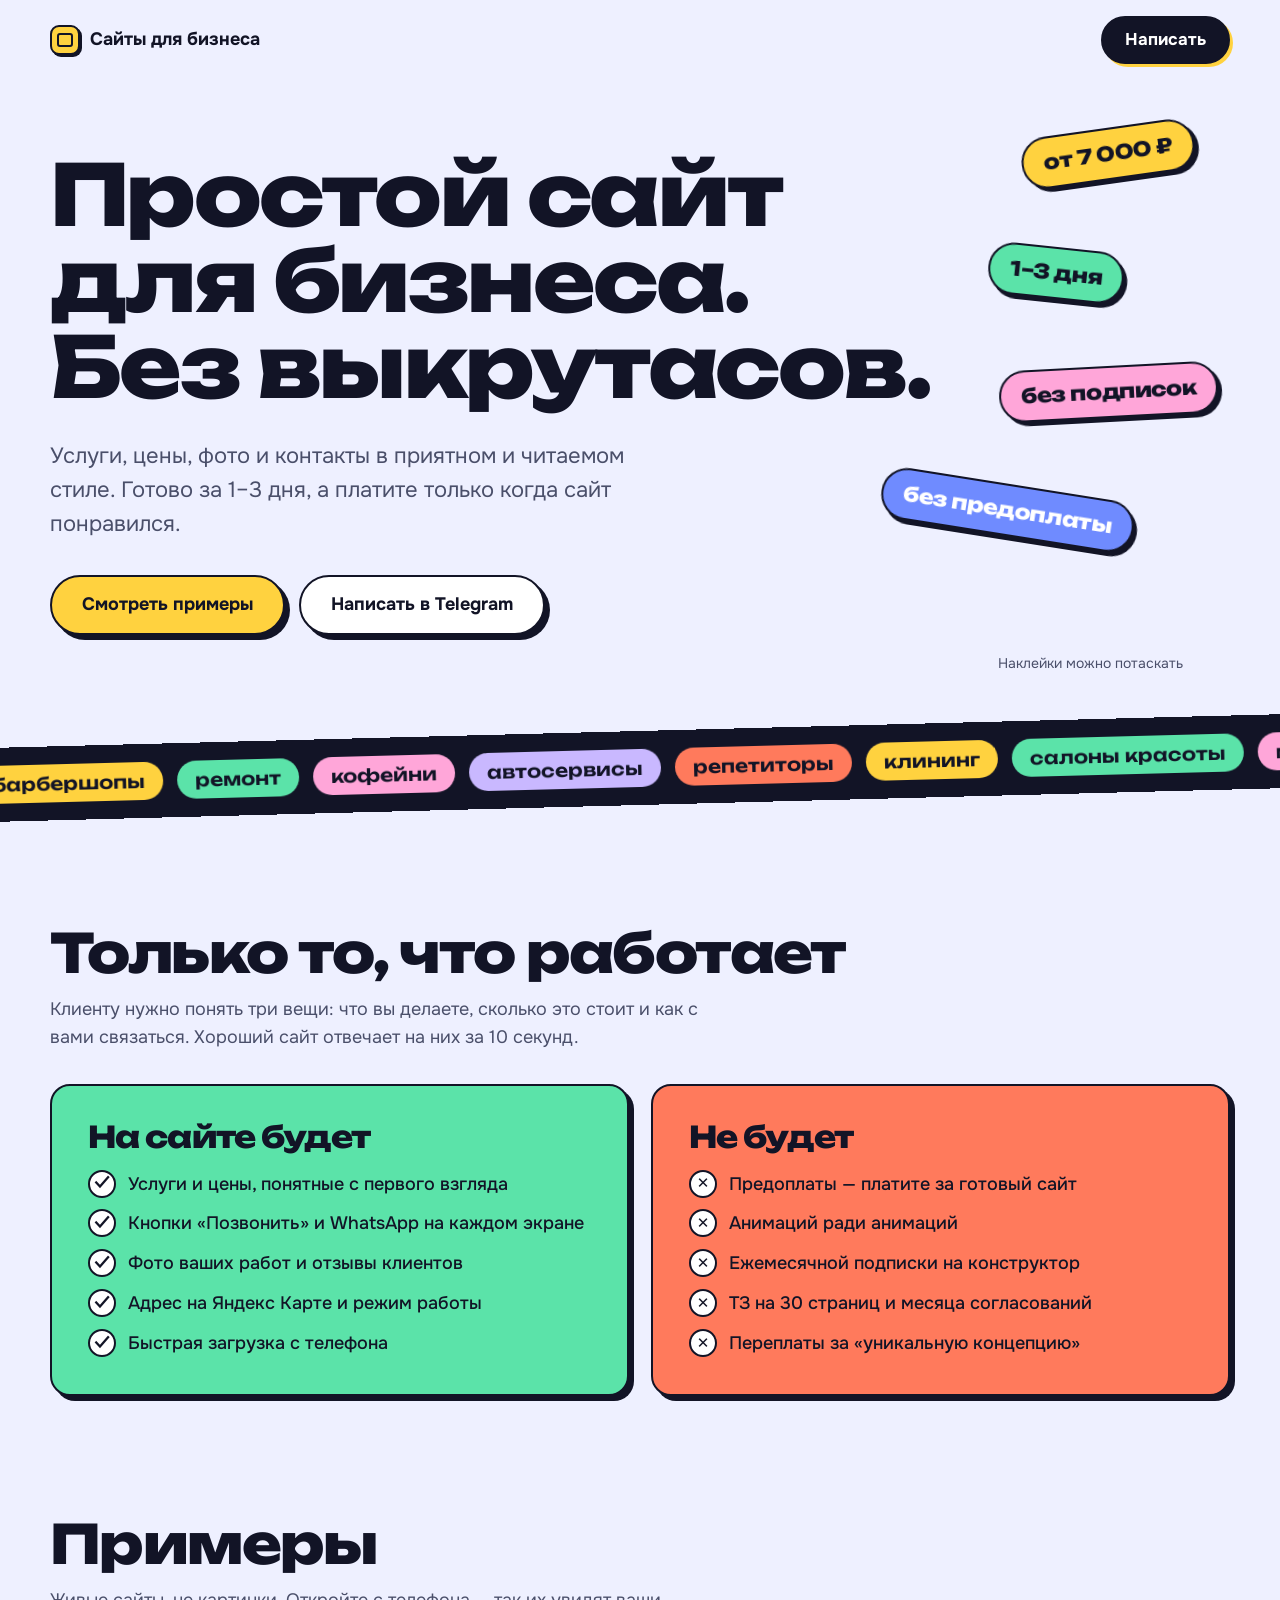
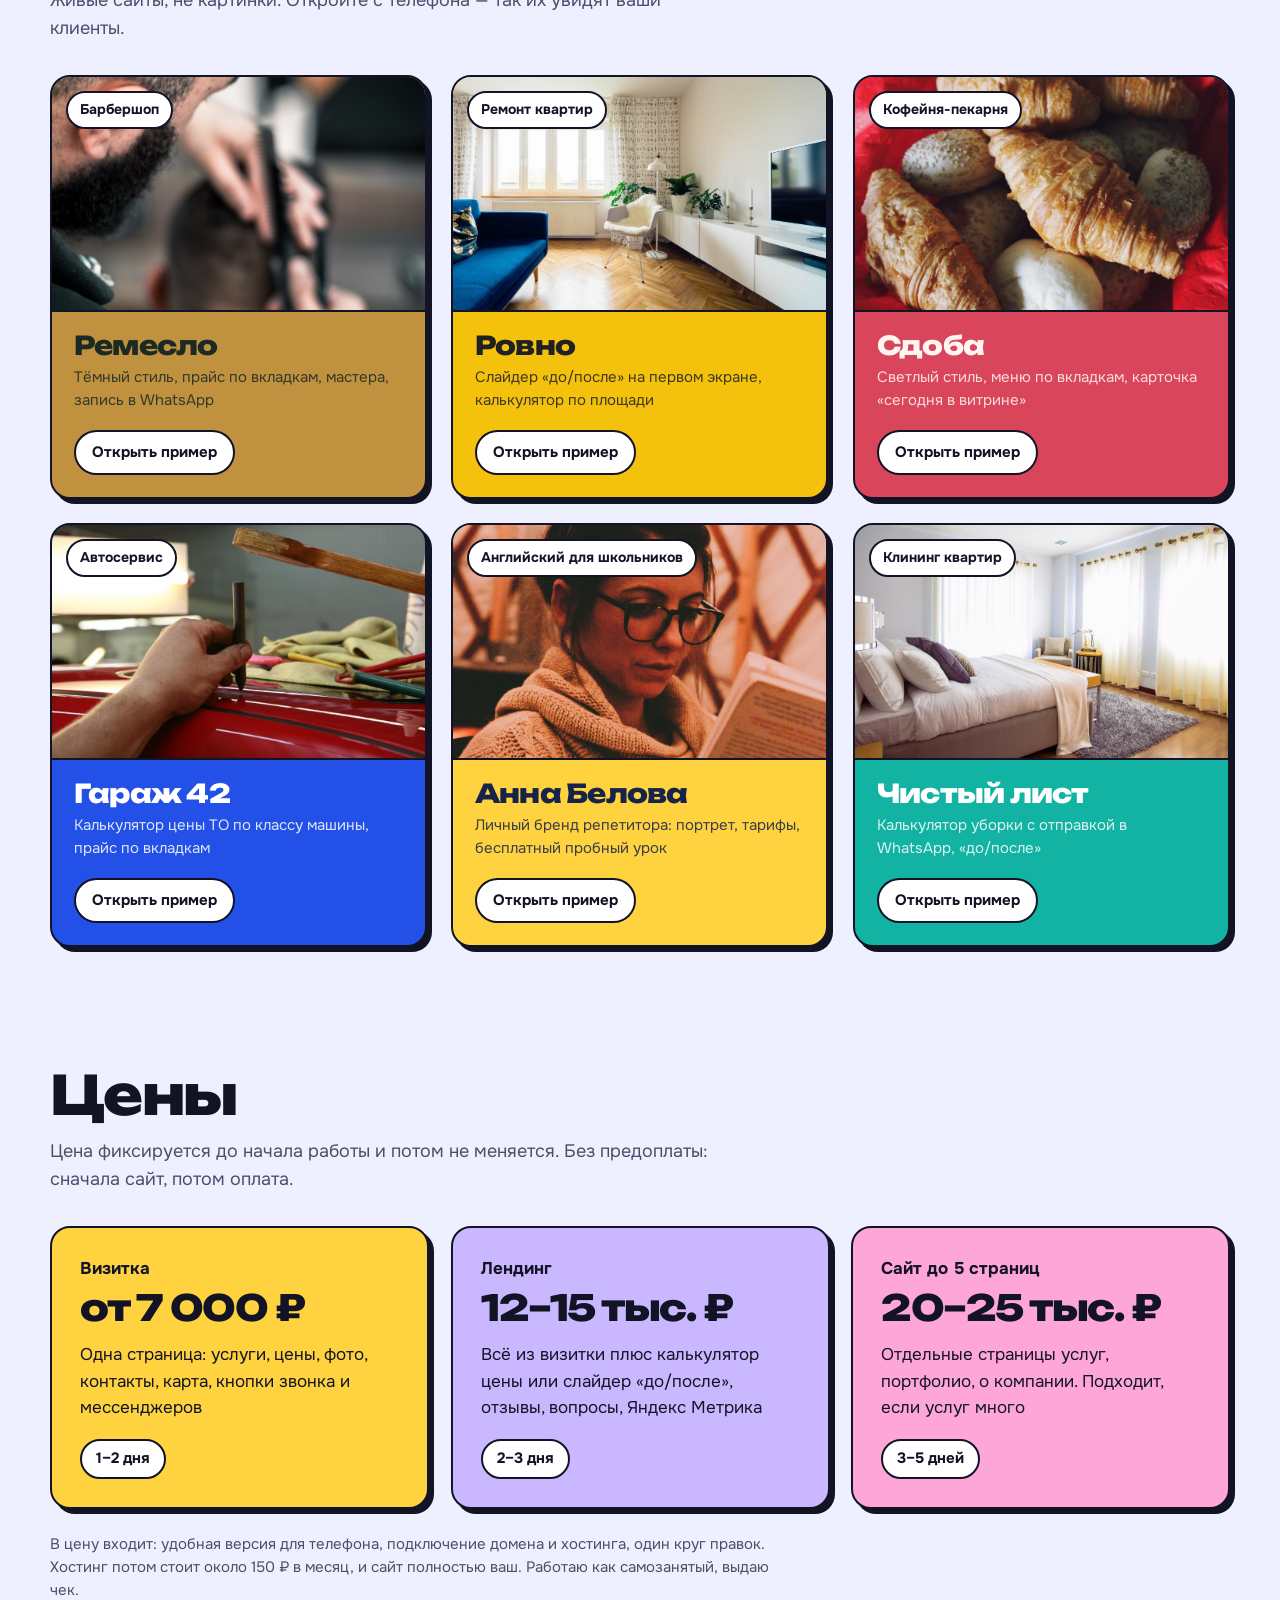
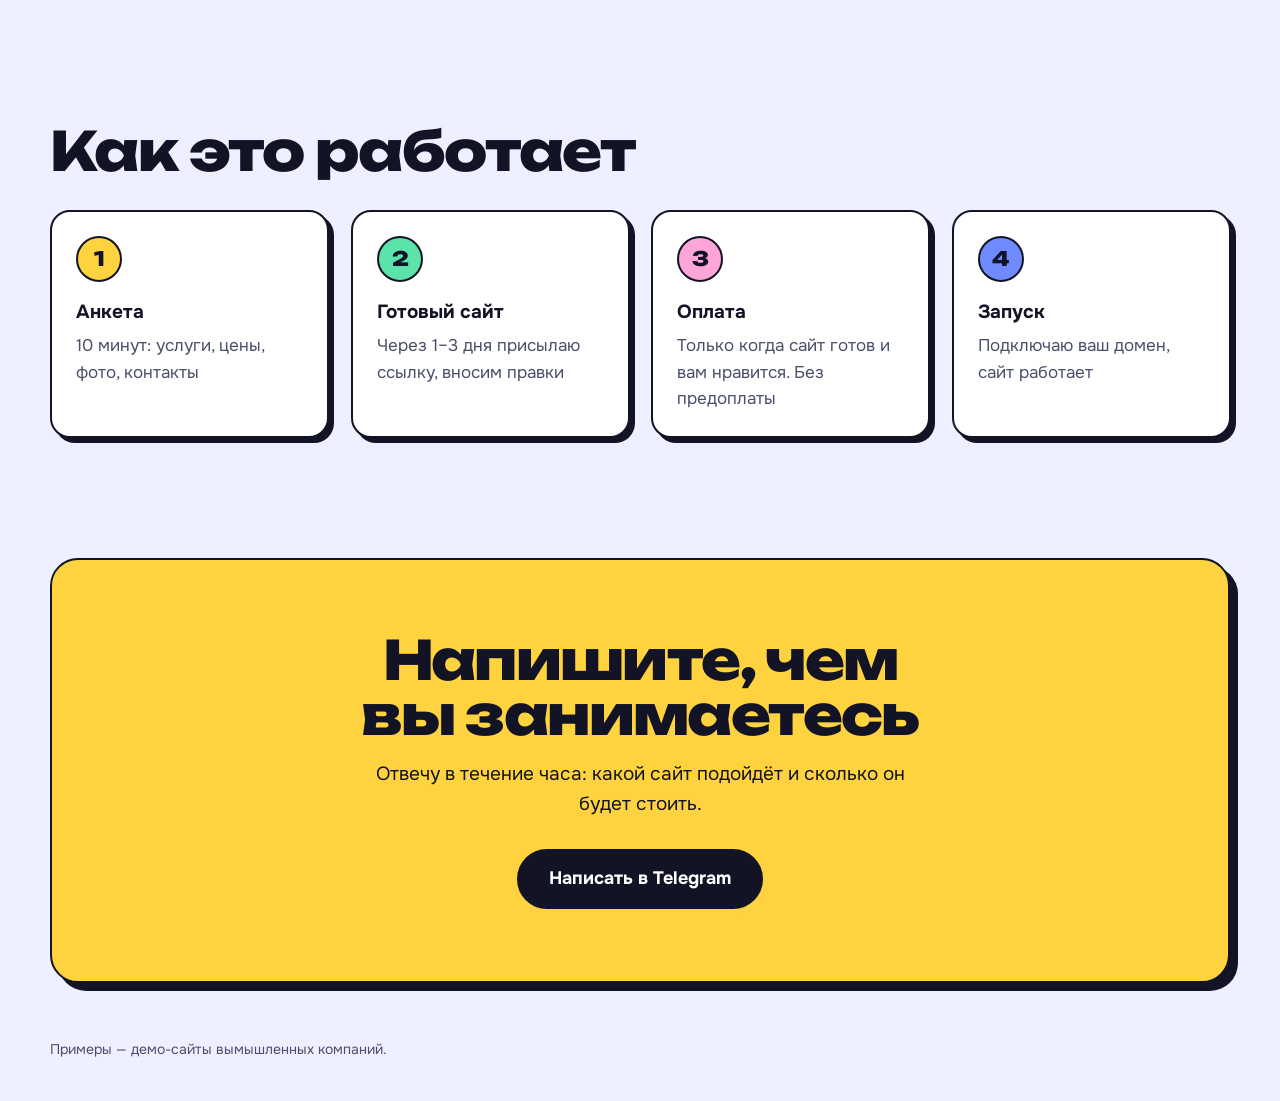
==== commit 8456ad83: "Без предоплаты: оплата после готового сайта Co-Authored-By: Claude Opus 5.5 <noreply@anthropic.com>" ====
--- a/index.html
+++ b/index.html
@@ -21,7 +21,7 @@
 <main>
   <section class="wrap hero">
     <h1>Простой сайт для&nbsp;бизнеса. Без&nbsp;выкрутасов.</h1>
-    <p class="hero__lead">Услуги, цены, фото и кнопка «Написать». Всё, что нужно человеку, чтобы выбрать вас и&nbsp;позвонить. Готово за&nbsp;1–3&nbsp;дня.</p>
+    <p class="hero__lead">Услуги, цены, фото и контакты в&nbsp;приятном и&nbsp;читаемом стиле. Готово за&nbsp;1–3&nbsp;дня, а&nbsp;платите только когда сайт понравился.</p>
     <div class="hero__cta">
       <a class="btn btn--yellow btn--big press" href="#demos">Смотреть примеры</a>
       <a class="btn btn--white btn--big press" href="https://t.me/imya_Vadim_zanyato" target="_blank" rel="noopener">Написать в Telegram</a>
@@ -30,7 +30,7 @@
       <span class="sticker sticker--yellow" style="--r:-8deg">от 7&nbsp;000&nbsp;₽</span>
       <span class="sticker sticker--mint" style="--r:6deg">1–3 дня</span>
       <span class="sticker sticker--pink" style="--r:-3deg">без подписок</span>
-      <span class="sticker sticker--blue" style="--r:9deg">с телефона — удобно</span>
+      <span class="sticker sticker--blue" style="--r:9deg">без предоплаты</span>
     </div>
     <p class="hero__hint">Наклейки можно потаскать</p>
   </section>
@@ -57,7 +57,7 @@
       <div class="box box--coral press">
         <h3>Не будет</h3>
         <ul class="list list--no">
-          <li>Регистраций, личных кабинетов и лишних форм</li>
+          <li>Предоплаты — платите за готовый сайт</li>
           <li>Анимаций ради анимаций</li>
           <li>Ежемесячной подписки на конструктор</li>
           <li>ТЗ на 30 страниц и месяца согласований</li>
@@ -100,7 +100,7 @@
 
   <section class="wrap">
     <h2>Цены</h2>
-    <p class="sub">Цена фиксируется до начала работы и потом не меняется.</p>
+    <p class="sub">Цена фиксируется до начала работы и потом не меняется. Без предоплаты: сначала сайт, потом оплата.</p>
     <ul class="plans"><li class="plan press" data-tilt><p class="plan__name">Визитка</p><p class="plan__price">от 7 000 ₽</p><p class="plan__what">Одна страница: услуги, цены, фото, контакты, карта, кнопки звонка и мессенджеров</p><p class="plan__time">1–2 дня</p></li><li class="plan press" data-tilt><p class="plan__name">Лендинг</p><p class="plan__price">12–15 тыс. ₽</p><p class="plan__what">Всё из визитки плюс калькулятор цены или слайдер «до/после», отзывы, вопросы, Яндекс Метрика</p><p class="plan__time">2–3 дня</p></li><li class="plan press" data-tilt><p class="plan__name">Сайт до 5 страниц</p><p class="plan__price">20–25 тыс. ₽</p><p class="plan__what">Отдельные страницы услуг, портфолио, о компании. Подходит, если услуг много</p><p class="plan__time">3–5 дней</p></li></ul>
     <p class="small">В цену входит: удобная версия для телефона, подключение домена и хостинга, один круг правок. Хостинг потом стоит около 150&nbsp;₽ в&nbsp;месяц, и сайт полностью ваш. Работаю как самозанятый, выдаю чек.</p>
   </section>
@@ -109,8 +109,8 @@
     <h2>Как это работает</h2>
     <ol>
       <li class="press"><b>Анкета</b><span>10 минут: услуги, цены, фото, контакты</span></li>
-      <li class="press"><b>Предоплата 50%</b><span>Остальное — когда сайт понравится</span></li>
       <li class="press"><b>Готовый сайт</b><span>Через 1–3 дня присылаю ссылку, вносим правки</span></li>
+      <li class="press"><b>Оплата</b><span>Только когда сайт готов и вам нравится. Без предоплаты</span></li>
       <li class="press"><b>Запуск</b><span>Подключаю ваш домен, сайт работает</span></li>
     </ol>
   </section>
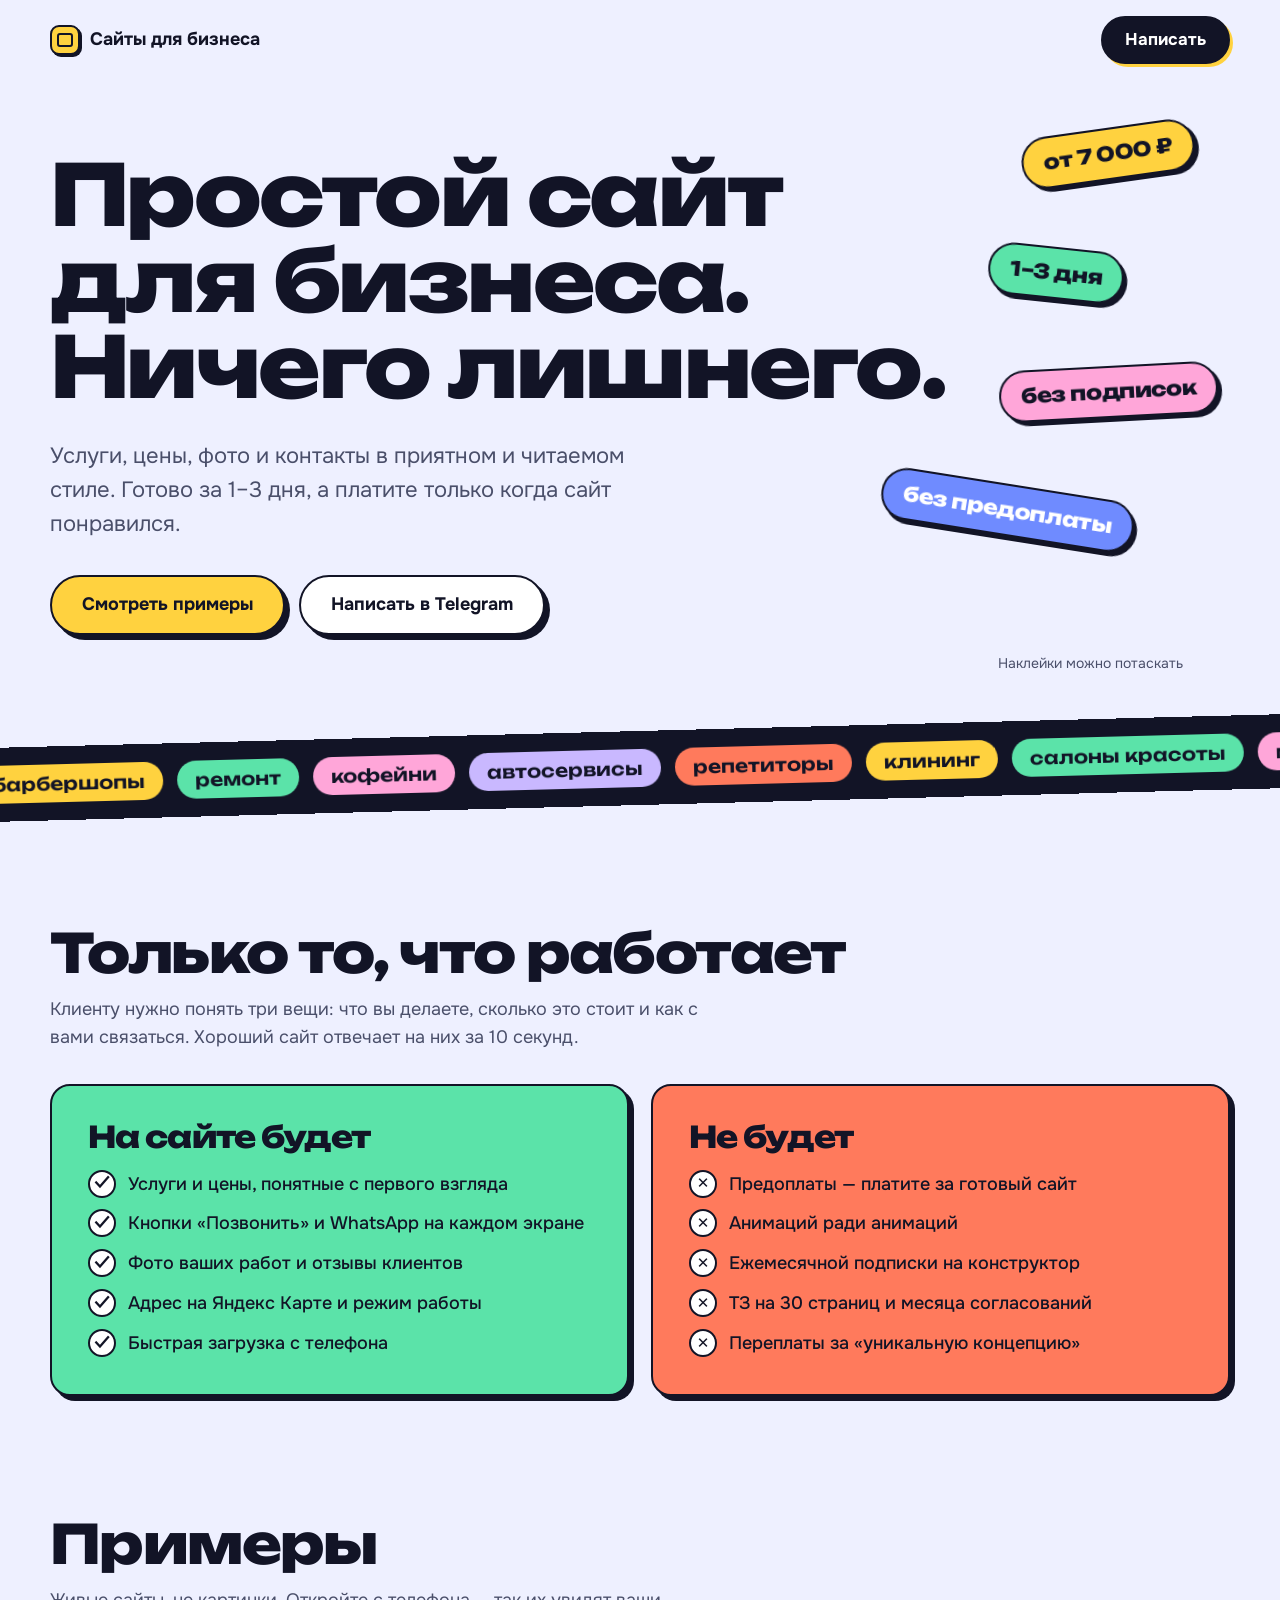
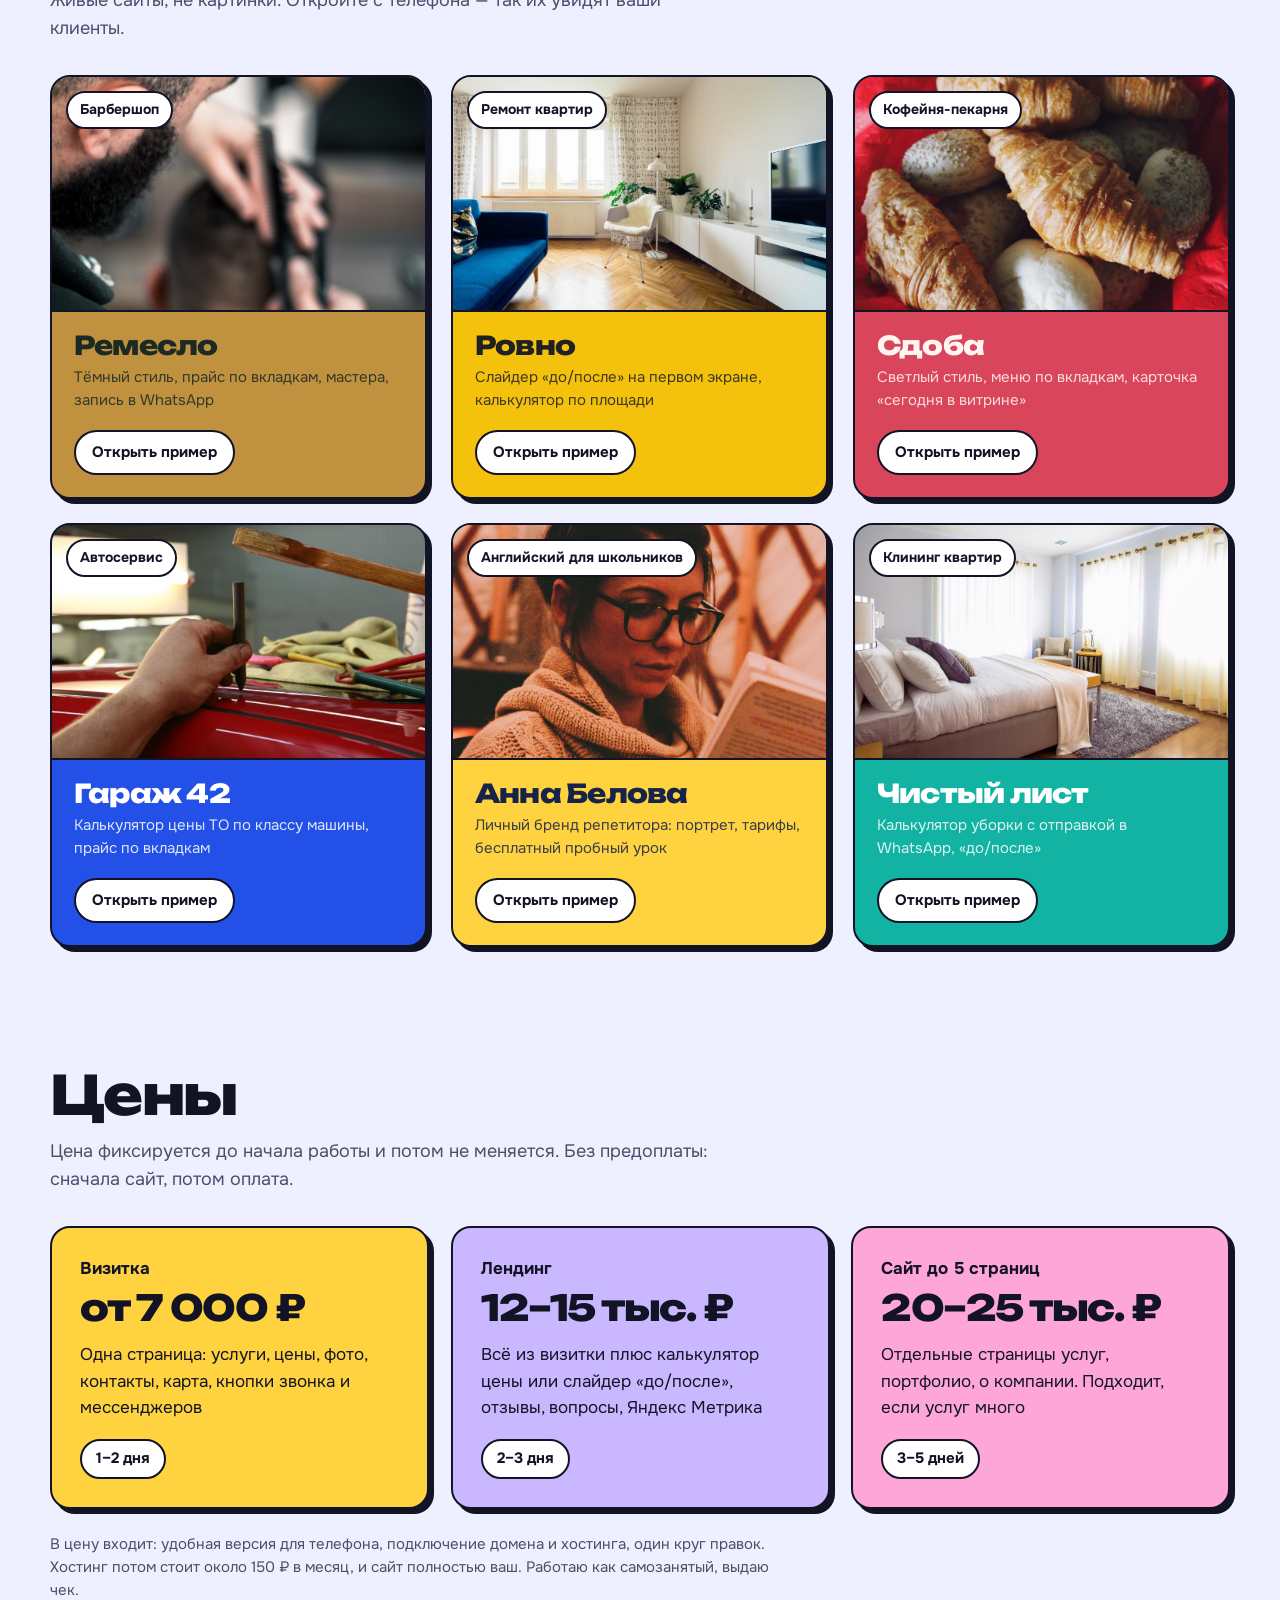
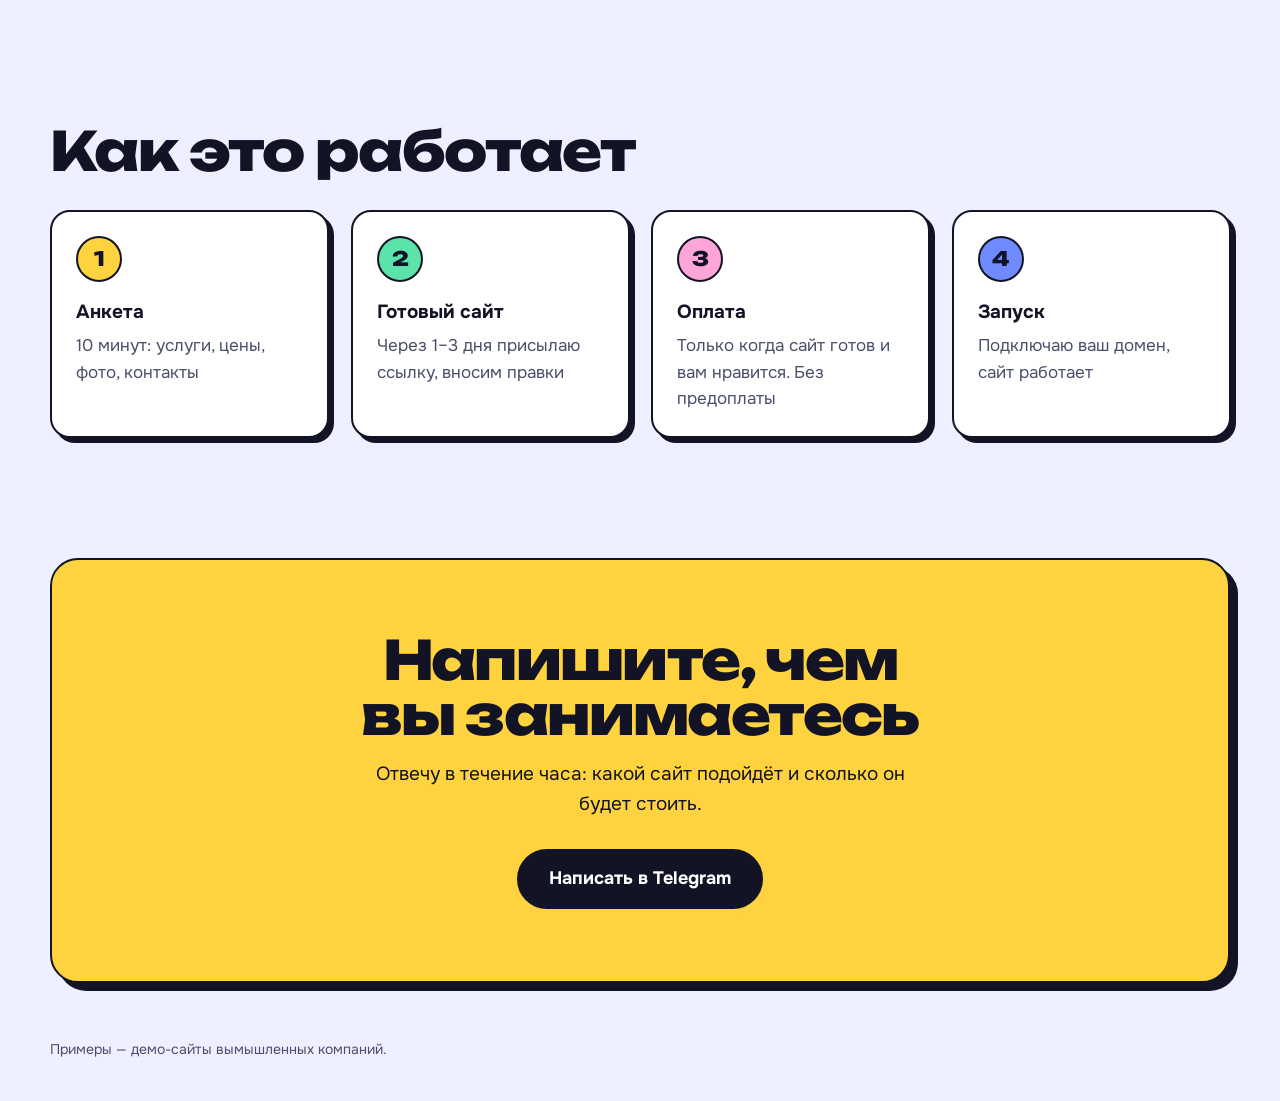
==== commit 62356215: "Витрина: «Ничего лишнего» вместо «без выкрутасов» Co-Authored-By: Claude Opus 5.5 <noreply@anthropic" ====
--- a/index.html
+++ b/index.html
@@ -3,8 +3,8 @@
 <head>
 <meta charset="utf-8">
 <meta name="viewport" content="width=device-width, initial-scale=1">
-<title>Простой сайт для бизнеса — без выкрутасов, от 7 000 ₽</title>
-<meta name="description" content="Сайт для бизнеса за 1–3 дня: услуги, цены, фото, карта и кнопка WhatsApp. Без лишнего. Шесть живых примеров и цены.">
+<title>Простой сайт для бизнеса — ничего лишнего, от 7 000 ₽</title>
+<meta name="description" content="Сайт для бизнеса за 1–3 дня: услуги, цены, фото, карта и кнопка WhatsApp. Ничего лишнего. Шесть живых примеров и цены.">
 <meta name="theme-color" content="#EEF0FF">
 <link rel="icon" href="data:image/svg+xml,%3Csvg xmlns='http://www.w3.org/2000/svg' viewBox='0 0 64 64'%3E%3Crect width='64' height='64' rx='16' fill='%23FFD23F'/%3E%3Crect x='14' y='18' width='36' height='28' rx='5' fill='none' stroke='%23121426' stroke-width='5'/%3E%3C/svg%3E">
 <link rel="preconnect" href="https://fonts.googleapis.com">
@@ -20,7 +20,7 @@
 
 <main>
   <section class="wrap hero">
-    <h1>Простой сайт для&nbsp;бизнеса. Без&nbsp;выкрутасов.</h1>
+    <h1>Простой сайт для&nbsp;бизнеса. Ничего&nbsp;лишнего.</h1>
     <p class="hero__lead">Услуги, цены, фото и контакты в&nbsp;приятном и&nbsp;читаемом стиле. Готово за&nbsp;1–3&nbsp;дня, а&nbsp;платите только когда сайт понравился.</p>
     <div class="hero__cta">
       <a class="btn btn--yellow btn--big press" href="#demos">Смотреть примеры</a>
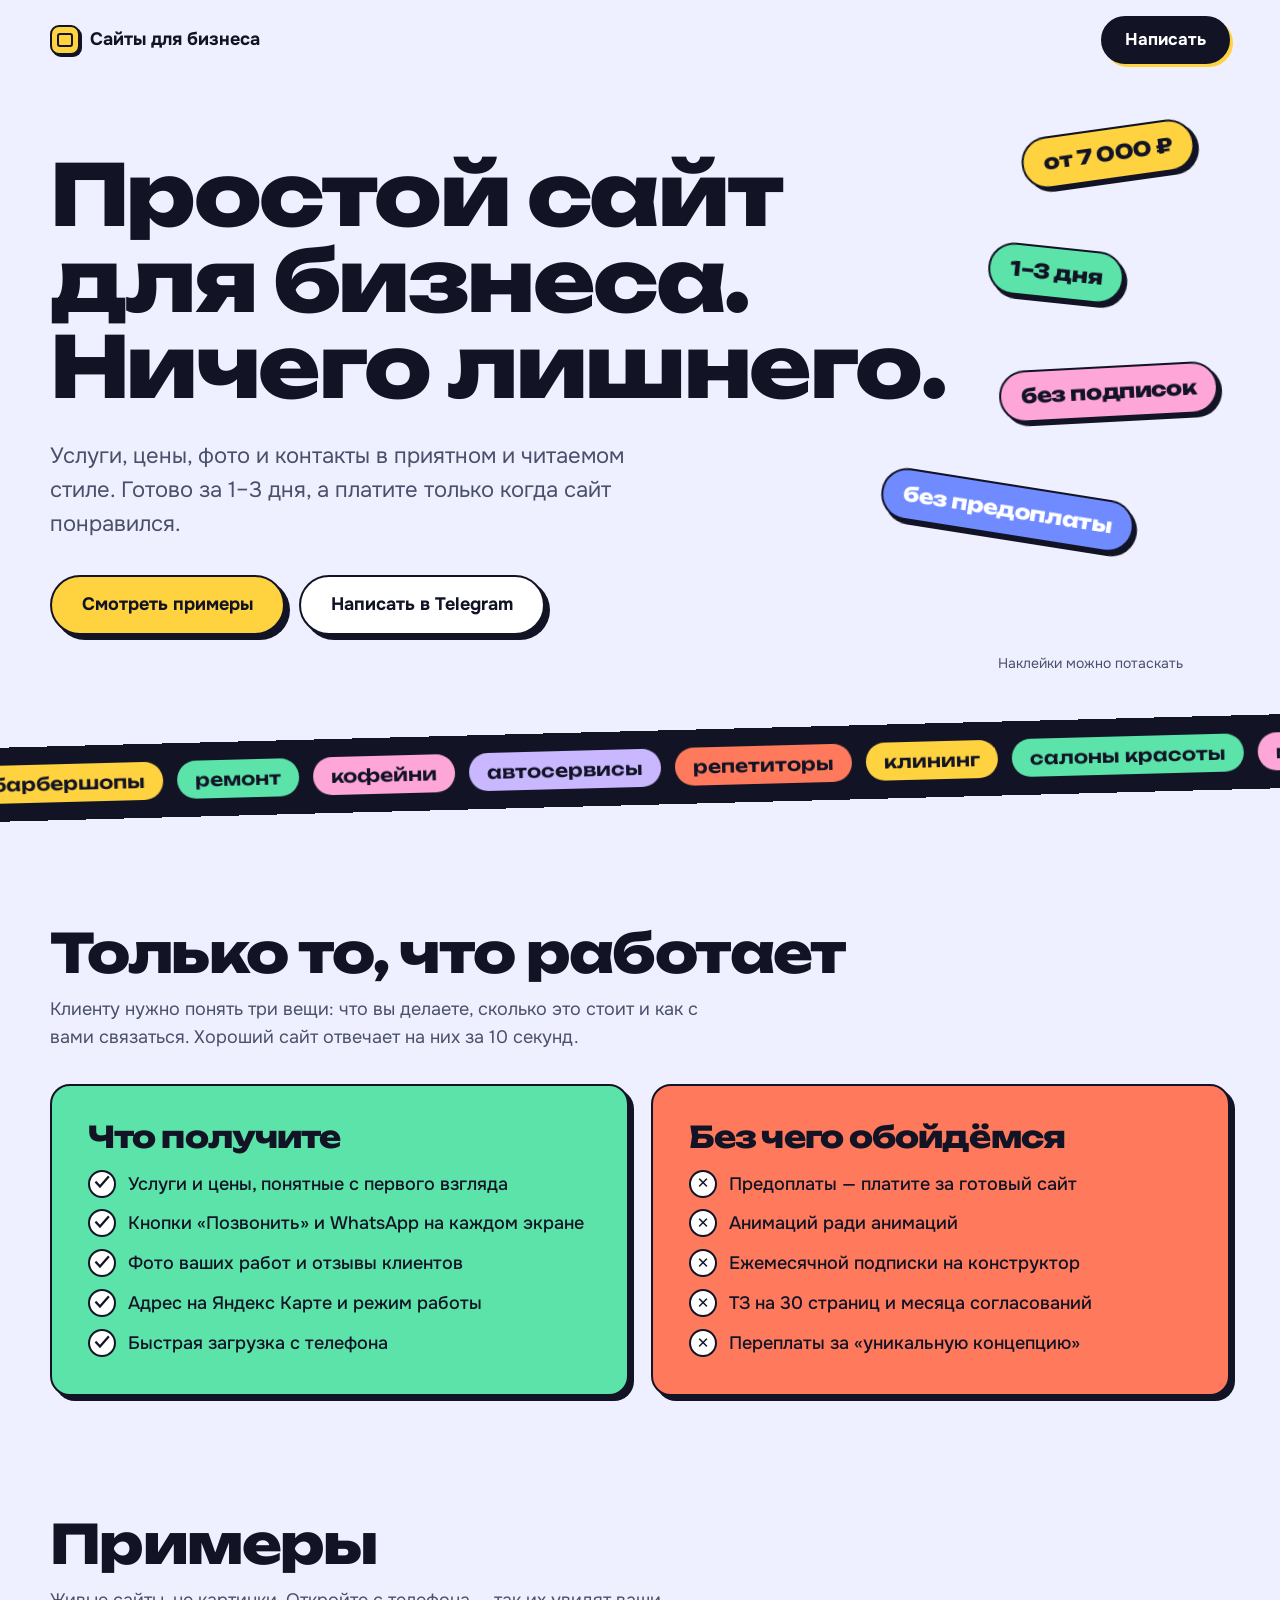
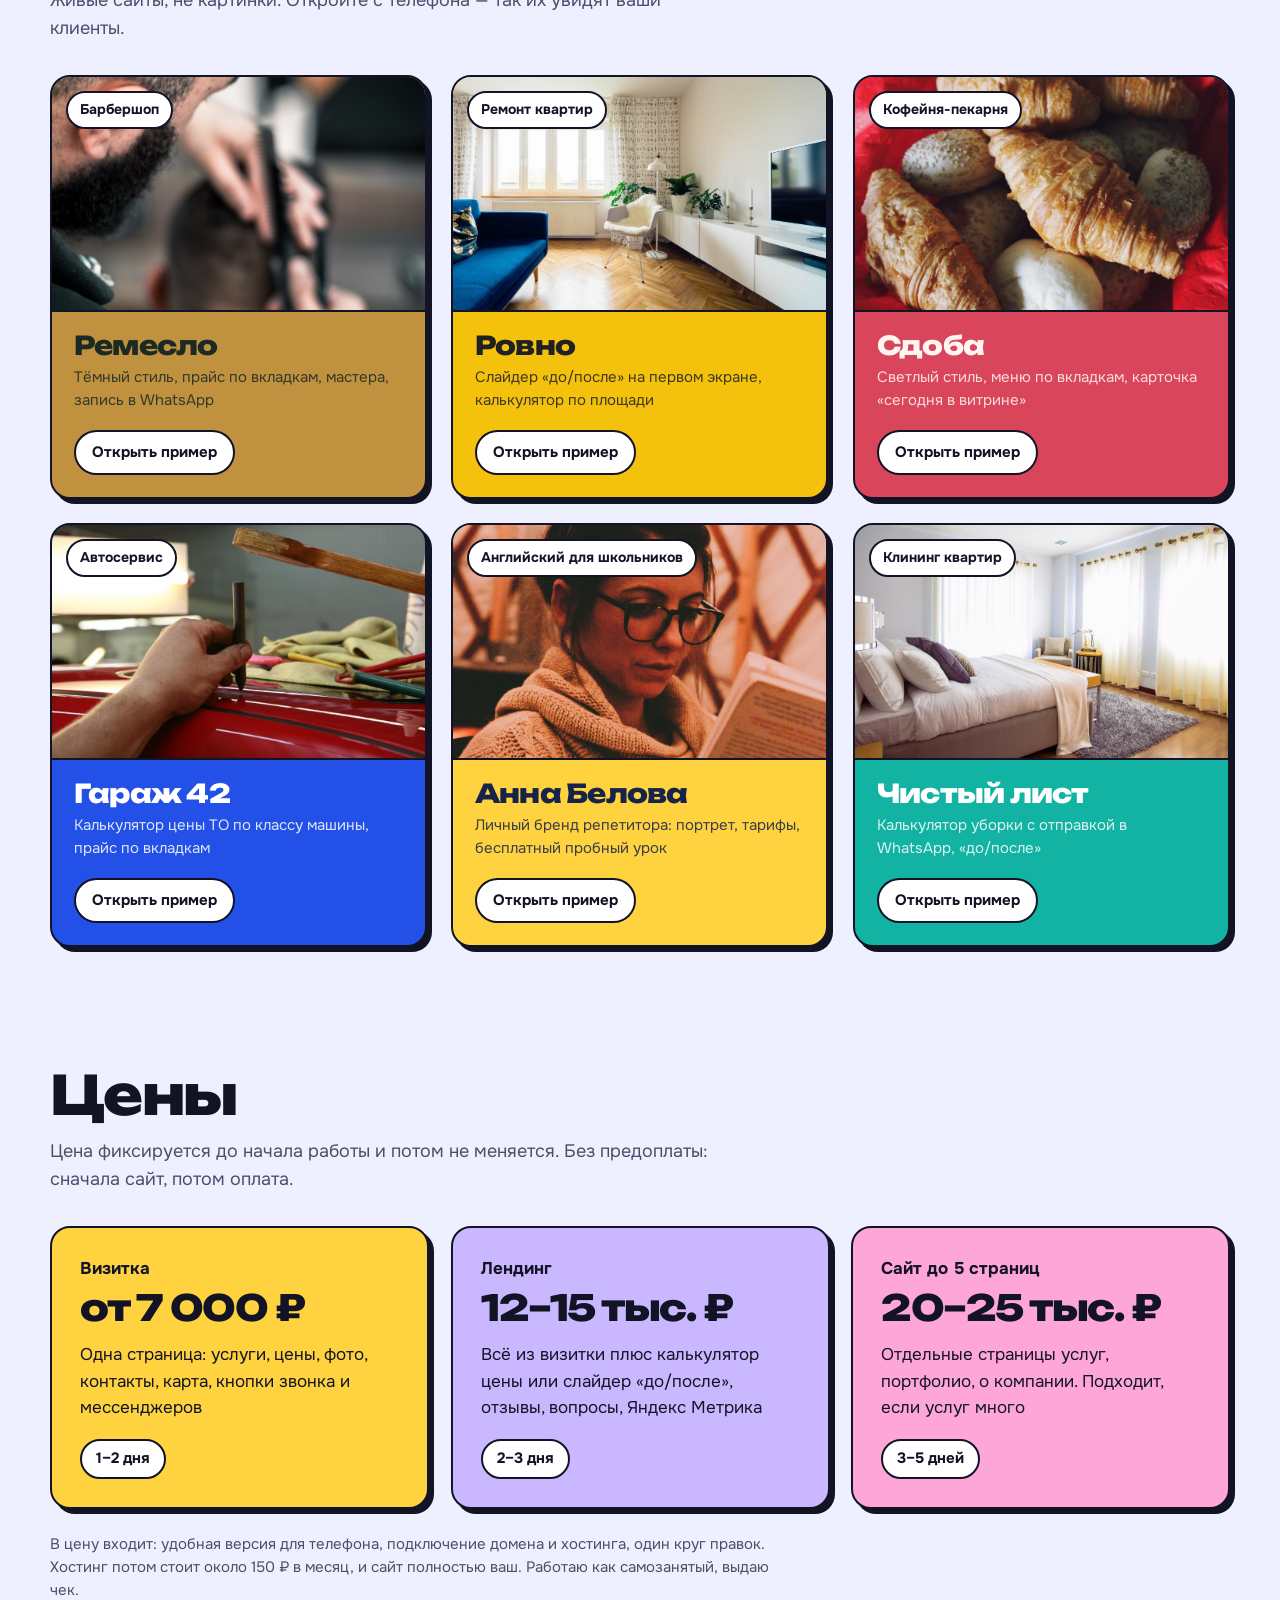
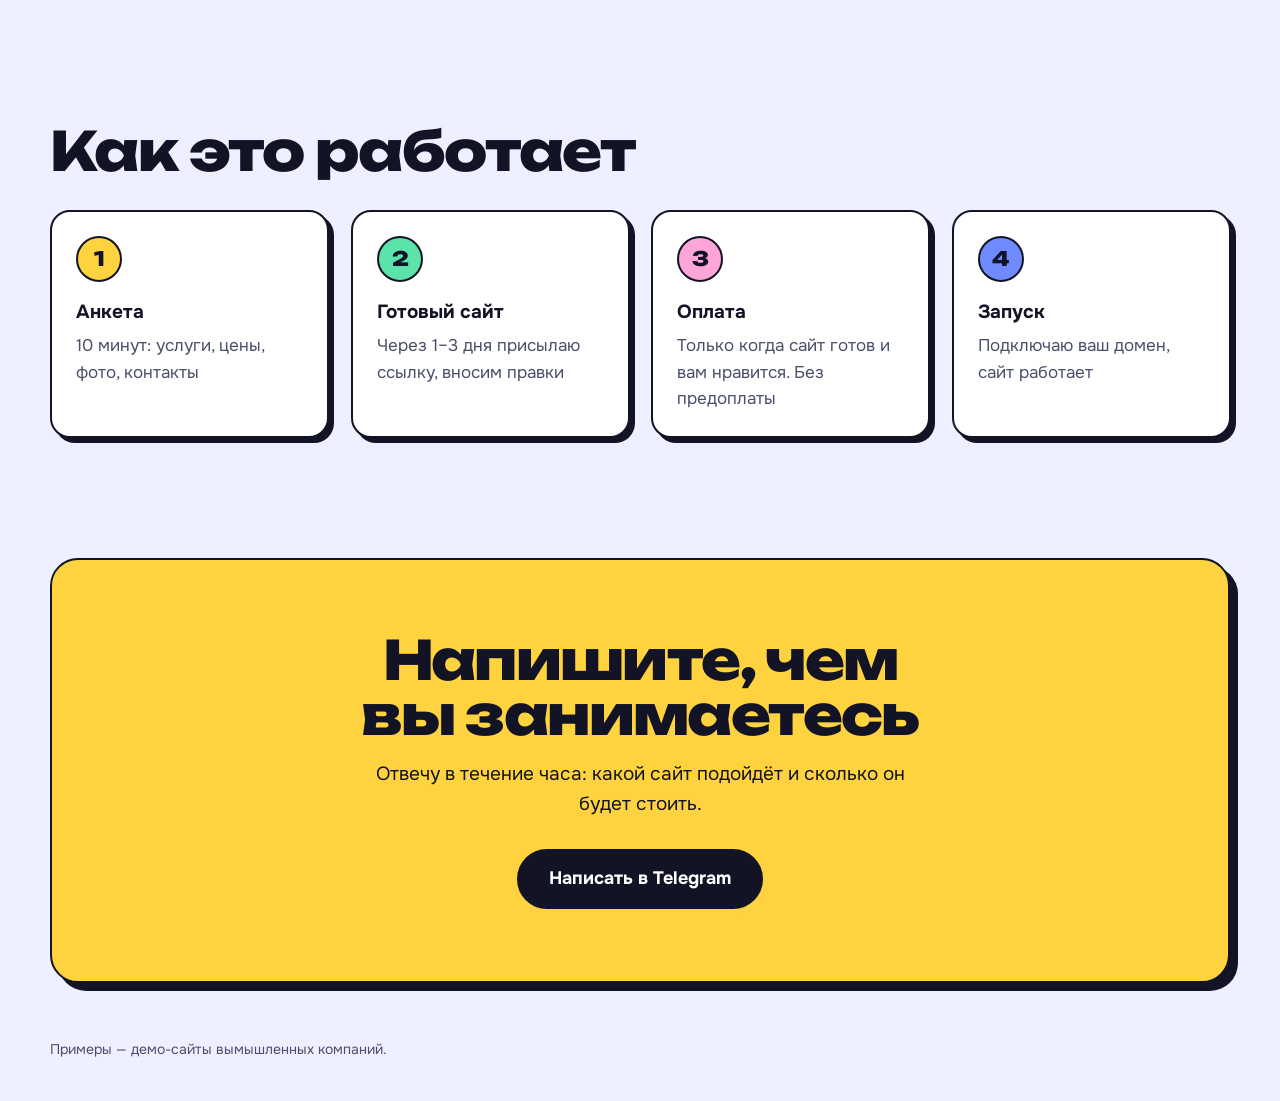
==== commit 95d7c17e: "Витрина: заголовки «Что получите» и «Без чего обойдёмся» Co-Authored-By: Claude Opus 5.5 <noreply@an" ====
--- a/index.html
+++ b/index.html
@@ -45,7 +45,7 @@
     <p class="sub">Клиенту нужно понять три вещи: что вы делаете, сколько это стоит и как с вами связаться. Хороший сайт отвечает на них за 10 секунд.</p>
     <div class="simple__grid">
       <div class="box box--mint press">
-        <h3>На сайте будет</h3>
+        <h3>Что получите</h3>
         <ul class="list list--yes">
           <li>Услуги и цены, понятные с первого взгляда</li>
           <li>Кнопки «Позвонить» и WhatsApp на каждом экране</li>
@@ -55,7 +55,7 @@
         </ul>
       </div>
       <div class="box box--coral press">
-        <h3>Не будет</h3>
+        <h3>Без чего обойдёмся</h3>
         <ul class="list list--no">
           <li>Предоплаты — платите за готовый сайт</li>
           <li>Анимаций ради анимаций</li>
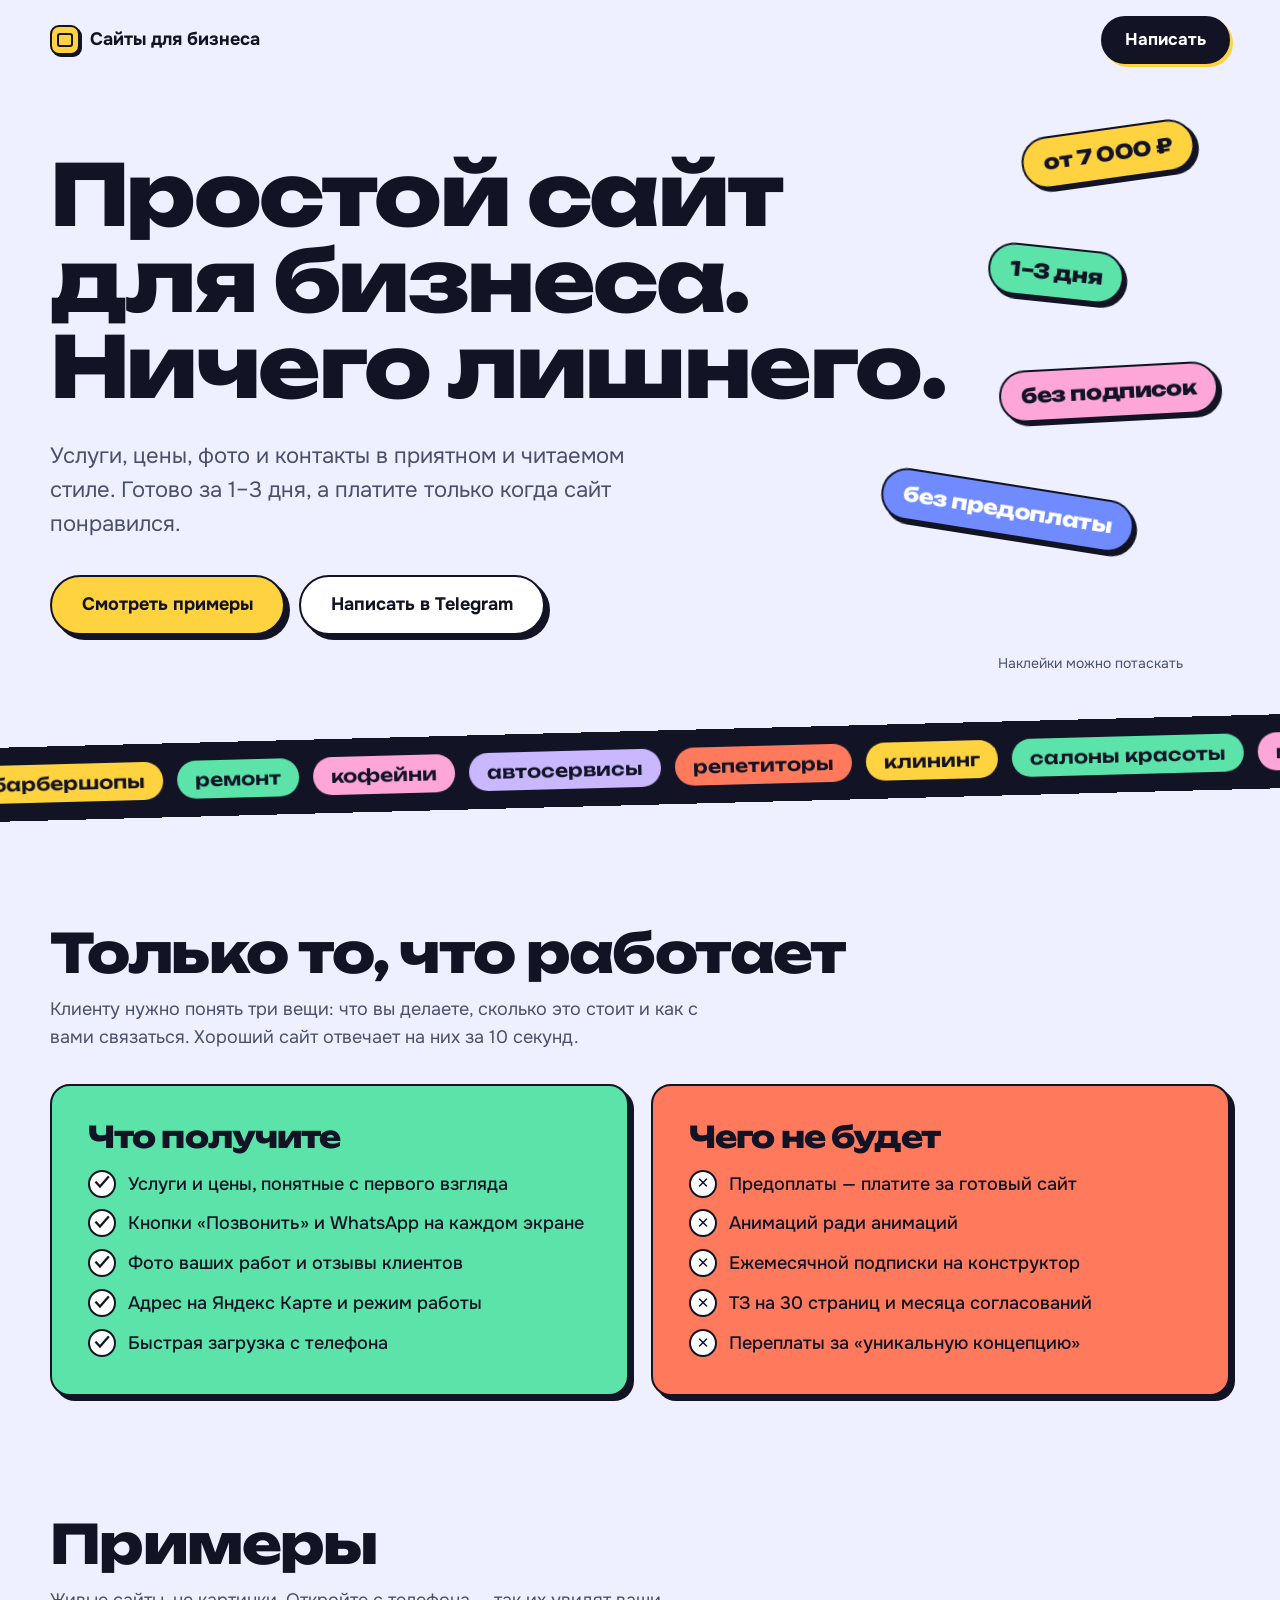
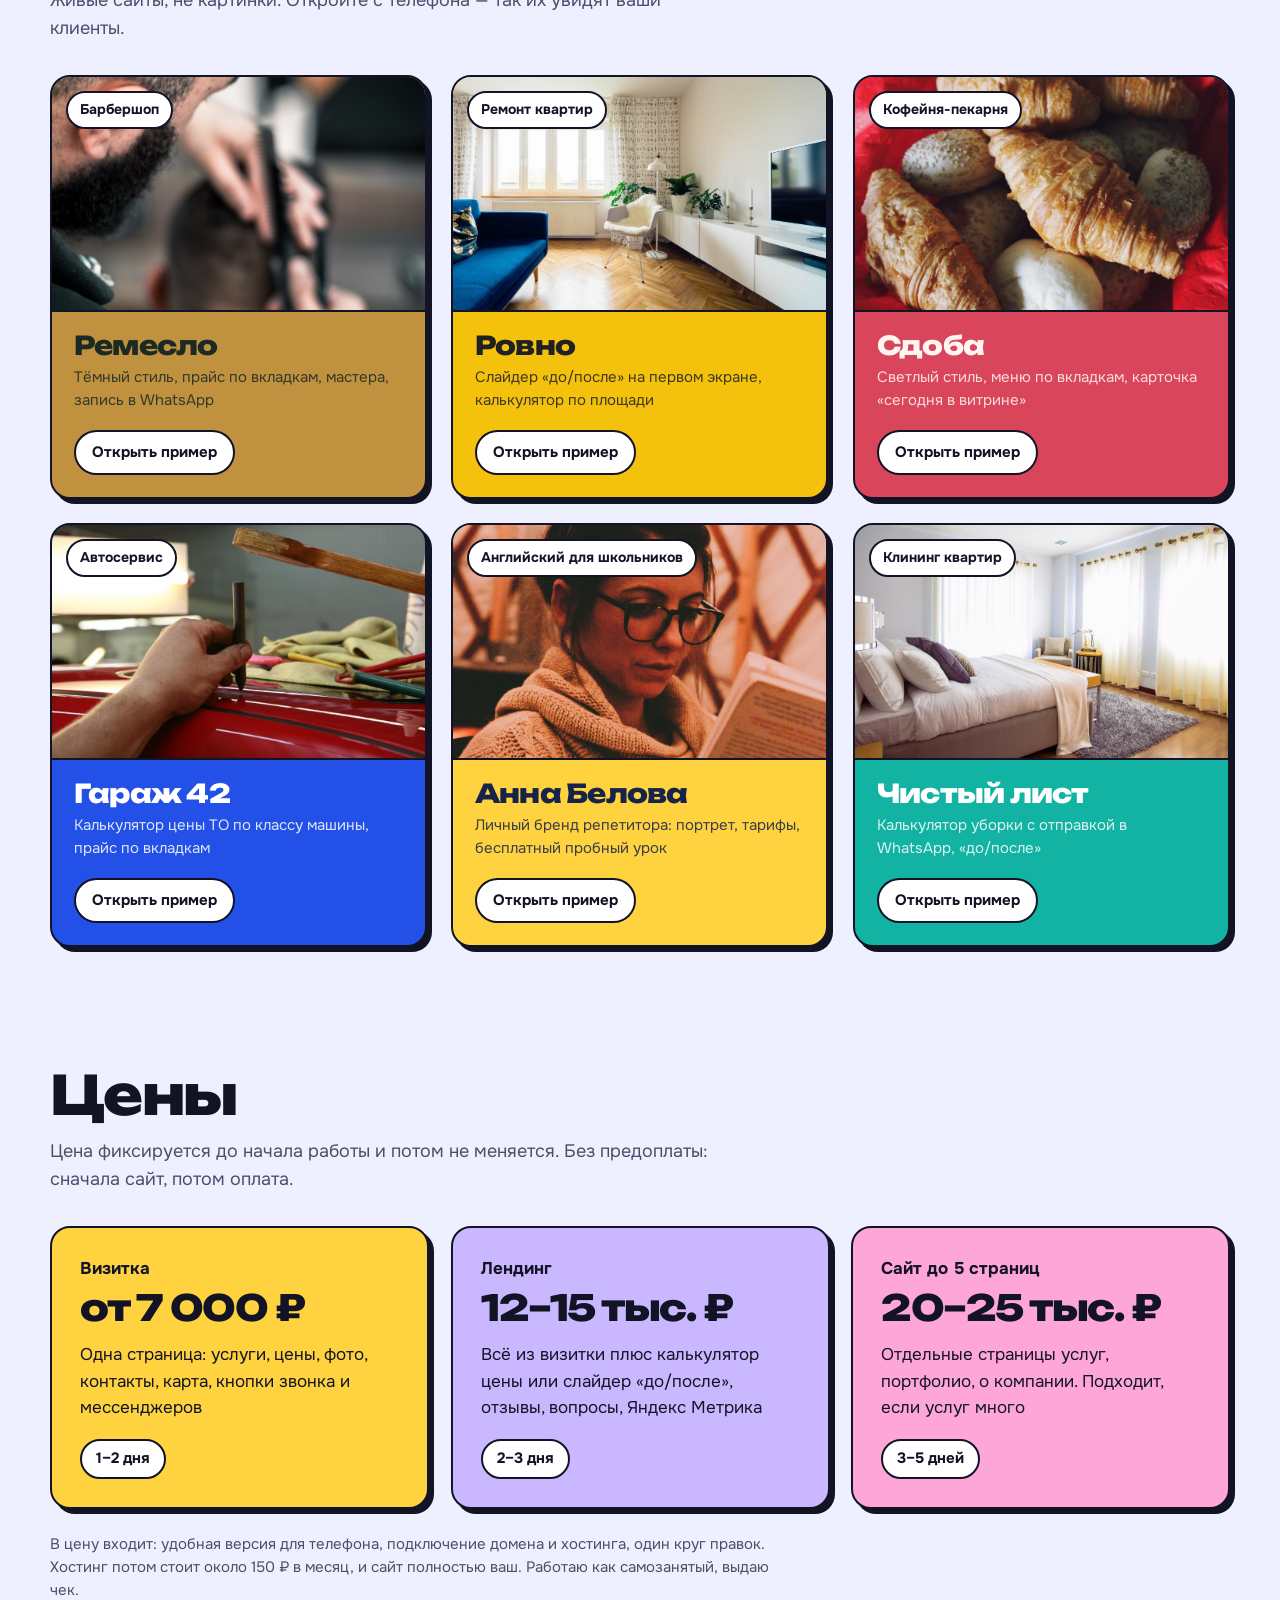
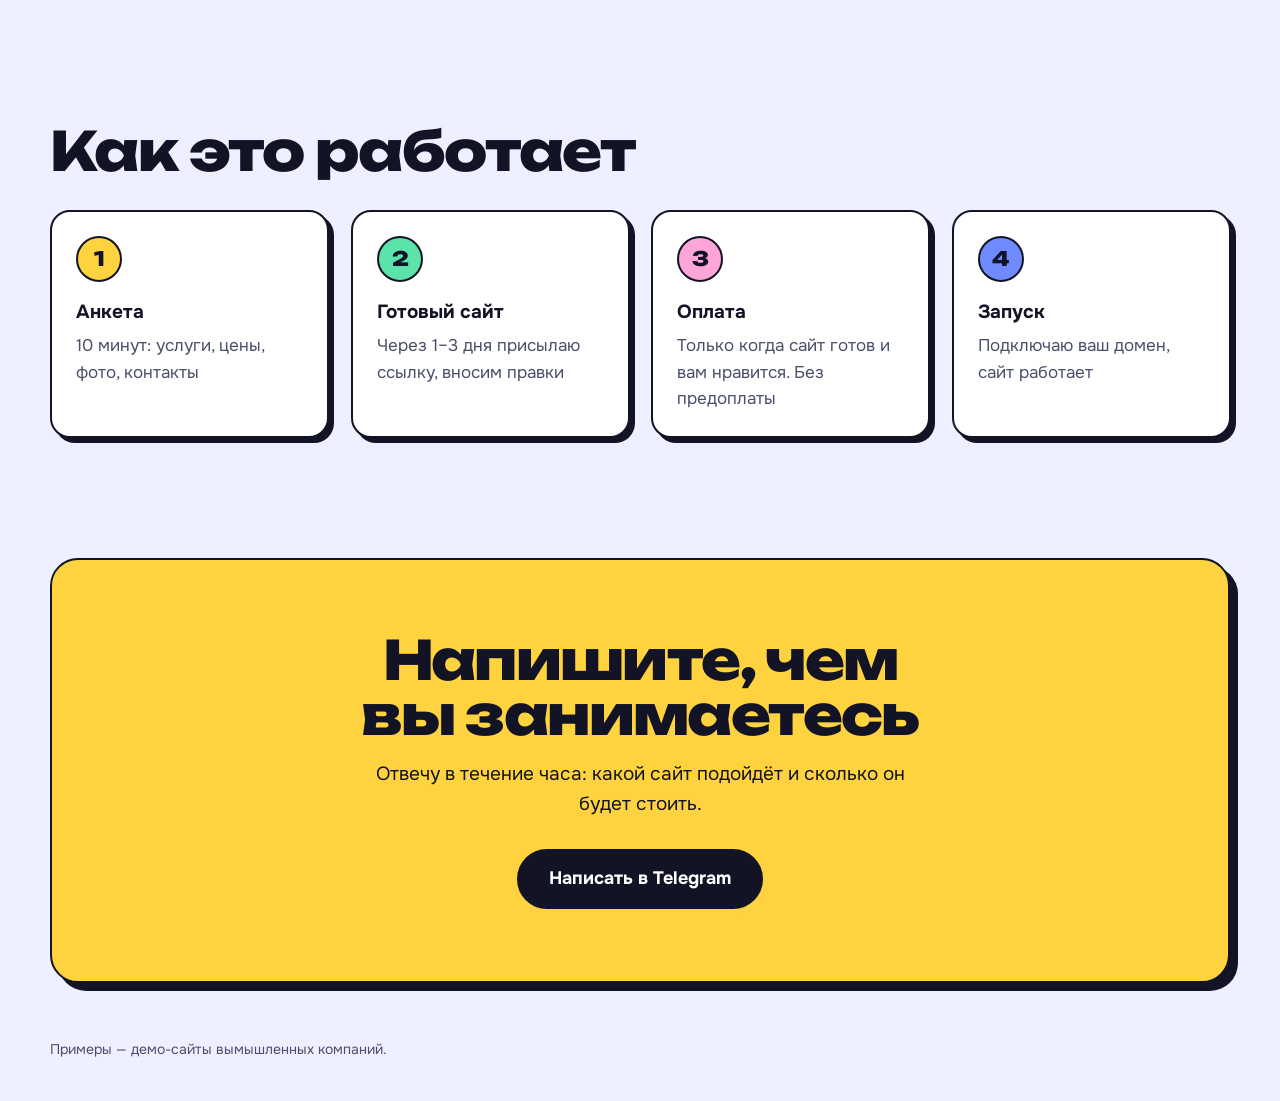
==== commit 5e14a6c9: "Витрина: заголовок «Чего не будет» Co-Authored-By: Claude Opus 5.5 <noreply@anthropic.com>" ====
--- a/index.html
+++ b/index.html
@@ -55,7 +55,7 @@
         </ul>
       </div>
       <div class="box box--coral press">
-        <h3>Без чего обойдёмся</h3>
+        <h3>Чего не будет</h3>
         <ul class="list list--no">
           <li>Предоплаты — платите за готовый сайт</li>
           <li>Анимаций ради анимаций</li>
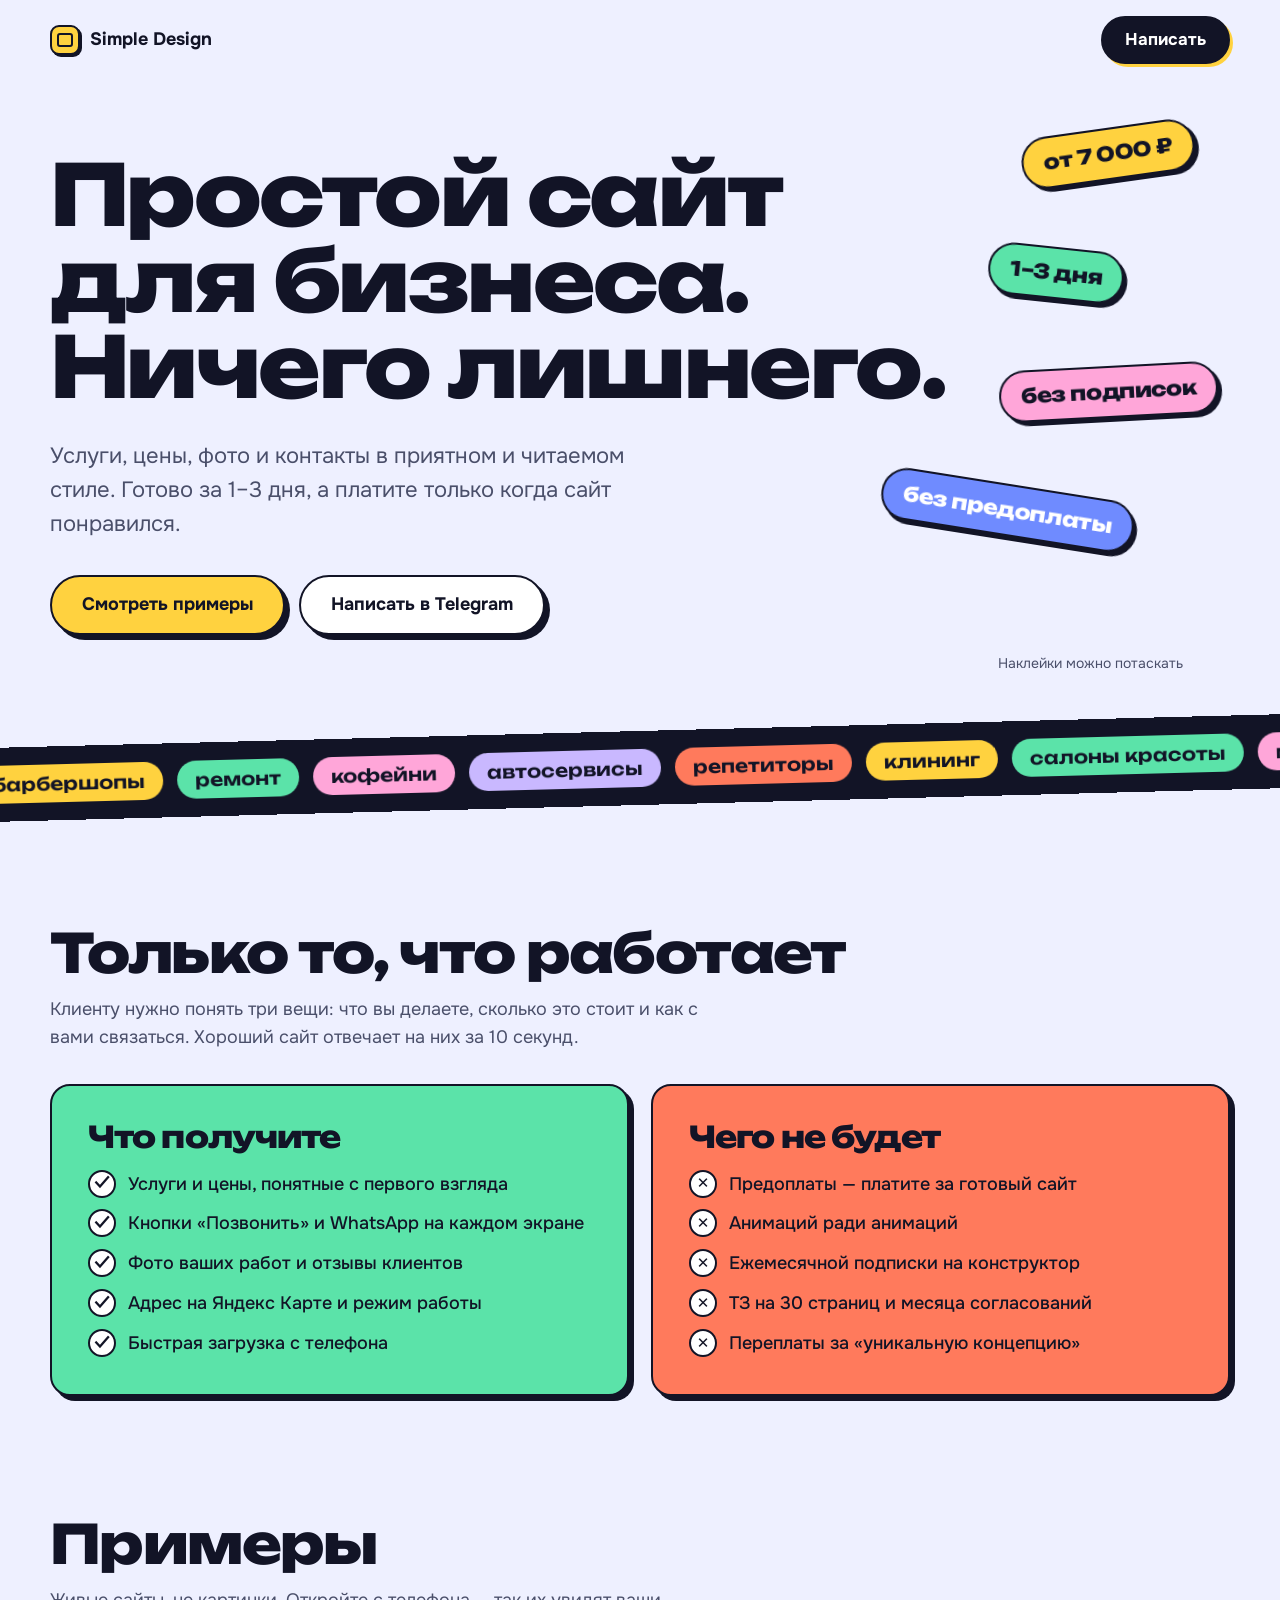
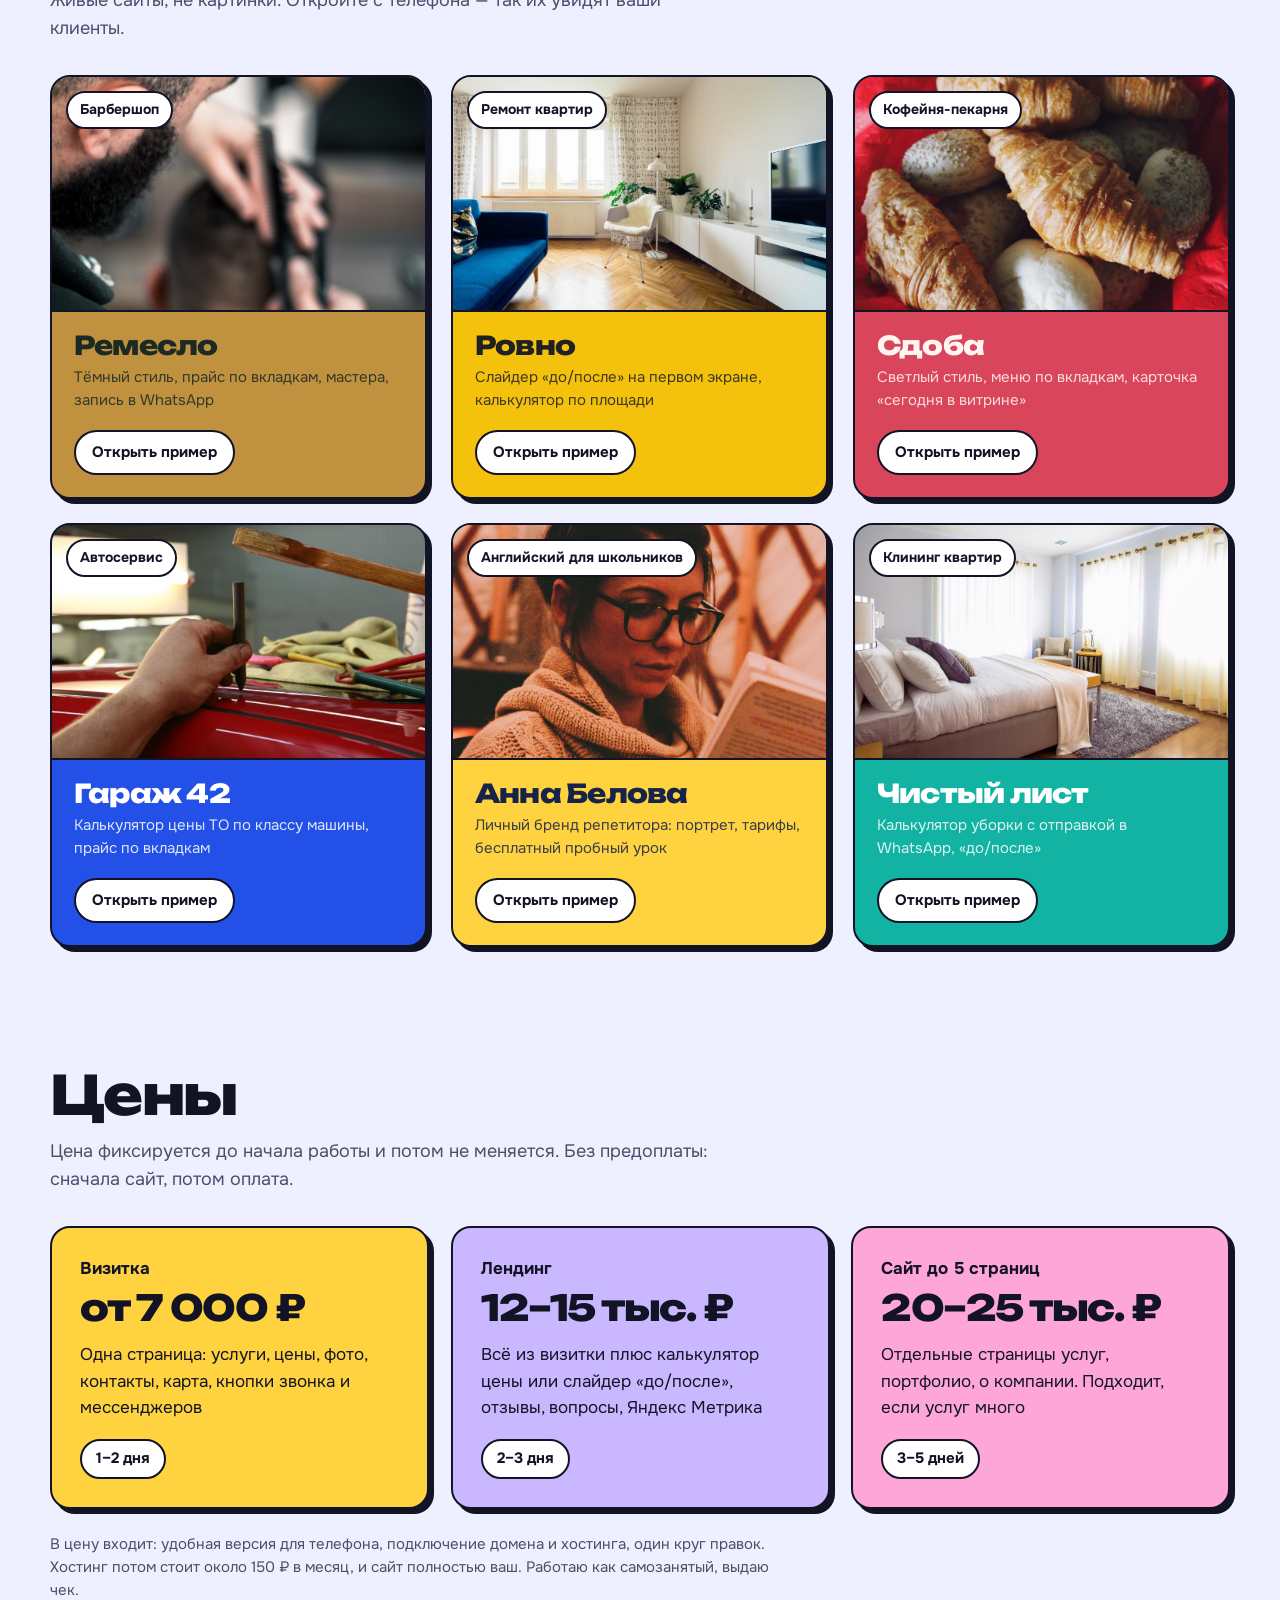
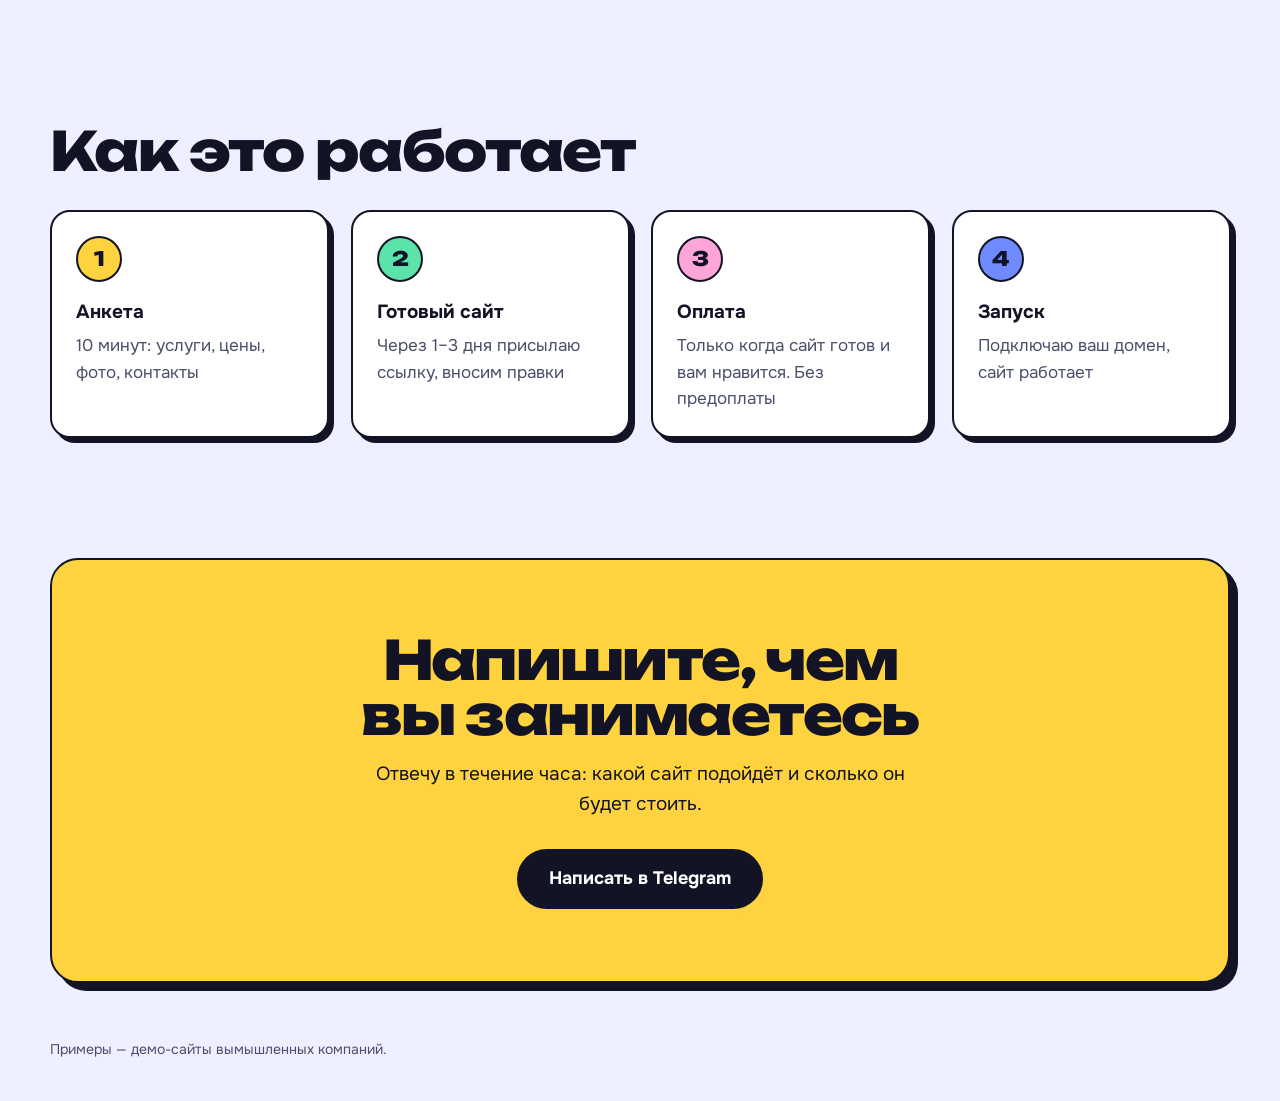
==== commit 21ba0854: "Название студии: Simple Design Co-Authored-By: Claude Opus 5.5 <noreply@anthropic.com>" ====
--- a/index.html
+++ b/index.html
@@ -3,7 +3,7 @@
 <head>
 <meta charset="utf-8">
 <meta name="viewport" content="width=device-width, initial-scale=1">
-<title>Простой сайт для бизнеса — ничего лишнего, от 7 000 ₽</title>
+<title>Simple Design — простые сайты для бизнеса, от 7 000 ₽</title>
 <meta name="description" content="Сайт для бизнеса за 1–3 дня: услуги, цены, фото, карта и кнопка WhatsApp. Ничего лишнего. Шесть живых примеров и цены.">
 <meta name="theme-color" content="#EEF0FF">
 <link rel="icon" href="data:image/svg+xml,%3Csvg xmlns='http://www.w3.org/2000/svg' viewBox='0 0 64 64'%3E%3Crect width='64' height='64' rx='16' fill='%23FFD23F'/%3E%3Crect x='14' y='18' width='36' height='28' rx='5' fill='none' stroke='%23121426' stroke-width='5'/%3E%3C/svg%3E">
@@ -14,7 +14,7 @@
 </head>
 <body>
 <header class="wrap top">
-  <p class="brand"><span class="brand__mark" aria-hidden="true"></span>Сайты для бизнеса</p>
+  <p class="brand"><span class="brand__mark" aria-hidden="true"></span>Simple Design</p>
   <a class="btn btn--ink press" href="https://t.me/imya_Vadim_zanyato" target="_blank" rel="noopener">Написать</a>
 </header>
 
